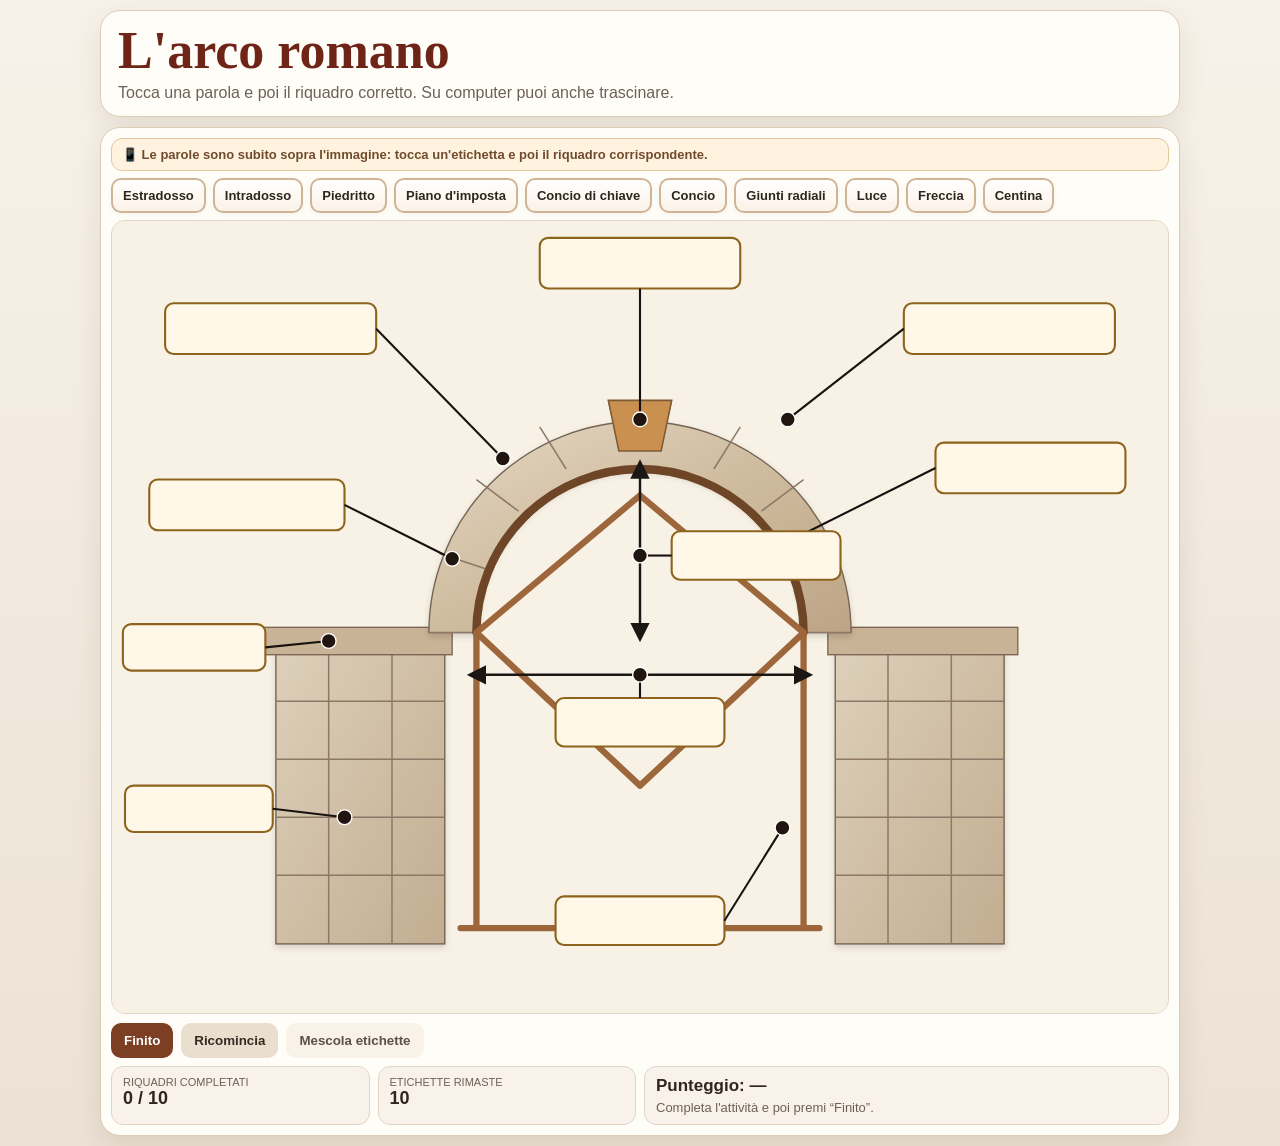
==== arco-romano/index.html @ c4cd3bac "Corregge e riallinea l'attività dell'arco romano" ====
<!doctype html>
<html lang="it">
<head>
<meta charset="utf-8">
<meta name="viewport" content="width=device-width,initial-scale=1">
<title>L'arco romano</title>
<style>
:root{--bg1:#f7f2e9;--bg2:#ece1d4;--paper:#fffdf8;--ink:#2f261f;--muted:#6d6155;--line:#dcccb8;--accent:#7c3f24;--accent2:#b87a49;--ok:#2f7d32;--bad:#b3261e;--shadow:0 10px 28px rgba(70,45,20,.10)}
*{box-sizing:border-box}body{margin:0;font-family:Arial,Helvetica,sans-serif;color:var(--ink);background:linear-gradient(180deg,var(--bg1),var(--bg2))}.app{max-width:1100px;margin:auto;padding:10px}.header{background:var(--paper);border:1px solid var(--line);border-radius:20px;box-shadow:var(--shadow);padding:14px 17px;margin-bottom:10px}.header h1{margin:0;font-family:Georgia,serif;font-size:clamp(30px,5vw,52px);color:#6e2417;line-height:1}.header p{margin:7px 0 0;color:var(--muted);font-size:clamp(13px,2vw,16px)}.card{background:var(--paper);border:1px solid var(--line);border-radius:20px;box-shadow:var(--shadow);padding:10px}.hint{margin:0 0 7px;padding:8px 10px;background:#fff3df;border:1px solid #e4c99f;border-radius:11px;color:#714b2d;font-weight:700;font-size:13px}.bank{display:flex;flex-wrap:wrap;gap:7px;margin:0 0 7px}.tag{padding:8px 10px;border-radius:10px;border:2px solid #cfb596;background:linear-gradient(#fff,#fbf2e7);font-weight:700;font-size:13px;cursor:pointer;user-select:none;box-shadow:0 2px 6px rgba(0,0,0,.04)}.tag.sel{background:#fff0dc;border-color:var(--accent2);outline:3px solid rgba(185,122,73,.18)}.tag.dragging{opacity:.4}.figure{position:relative;width:100%;aspect-ratio:4/3;border:1px solid #e1d4c3;border-radius:14px;overflow:hidden;background:#f7f1e7}.figure svg{width:100%;height:100%;display:block}.drop{position:absolute;display:flex;align-items:center;justify-content:center;text-align:center;font-weight:700;font-size:clamp(8px,1.45vw,14px);line-height:1.05;border-radius:8px;padding:2px 4px;cursor:pointer;color:#33281f}.drop.filled{background:rgba(255,251,242,.95);box-shadow:0 1px 5px rgba(0,0,0,.07)}.drop.ok{background:#dff1e1;outline:3px solid rgba(47,125,50,.23)}.controls{display:flex;flex-wrap:wrap;gap:8px;margin-top:9px}.controls button{border:0;border-radius:10px;padding:10px 13px;font-weight:700;cursor:pointer}.primary{background:var(--accent);color:#fff}.secondary{background:#eadfce;color:#332a23}.ghost{background:#f8f2e8;border:1px solid #ddccb9;color:#5d5044}.bottom{display:grid;grid-template-columns:1fr 1fr;gap:8px;margin-top:8px}.stats{display:grid;grid-template-columns:1fr 1fr;gap:8px}.stat,.feedback{background:#f8f2ea;border:1px solid #e2d5c6;border-radius:12px;padding:9px 11px}.stat small{display:block;color:var(--muted);font-size:11px;text-transform:uppercase}.stat strong{font-size:18px}.feedback strong{font-size:17px}.feedback p{margin:4px 0 0;color:var(--muted);font-size:13px}.lbl{fill:#fff8e9;stroke:#8d641d;stroke-width:2}.lead{stroke:#181310;stroke-width:2;fill:none}.dot{fill:#21160f;stroke:#fff;stroke-width:1.3}.joint{stroke:#8d7767;stroke-width:1.4}.wood{stroke:#6f4527;stroke-width:8;fill:none;stroke-linecap:round}.woodthin{stroke:#9d673b;stroke-width:6;fill:none;stroke-linecap:round}.dim{stroke:#1b1714;stroke-width:2.3;fill:none}.stone{fill:url(#stoneGrad);stroke:#756453;stroke-width:1.3}.pier{fill:url(#pierGrad);stroke:#746250;stroke-width:1.3}.impost{fill:#c9b396;stroke:#745f4c;stroke-width:1.2}
@media(max-width:700px){.app{padding:6px}.header{padding:10px 12px;margin-bottom:6px}.header p{font-size:12px}.card{padding:6px}.hint{font-size:11px;padding:6px 8px;margin-bottom:5px}.bank{gap:5px;margin-bottom:5px}.tag{font-size:11px;padding:6px 7px}.controls{gap:6px;margin-top:6px}.controls button{padding:8px 9px;font-size:12px;flex:1 1 30%}.bottom{grid-template-columns:1fr;margin-top:6px}.stats{display:none}.feedback{padding:7px 9px}.feedback strong{font-size:15px}.feedback p{font-size:12px}.figure{border-radius:10px}}
</style>
</head>
<body>
<div class="app">
<header class="header"><h1>L'arco romano</h1><p>Tocca una parola e poi il riquadro corretto. Su computer puoi anche trascinare.</p></header>
<section class="card">
<div class="hint">📱 Le parole sono subito sopra l'immagine: tocca un'etichetta e poi il riquadro corrispondente.</div>
<div class="bank" id="bank"></div>
<div class="figure">
<svg viewBox="0 0 1000 750" aria-label="Schema dell'arco romano">
<defs>
 <linearGradient id="stoneGrad" x1="0" y1="0" x2="1" y2="1"><stop offset="0" stop-color="#e4d7c3"/><stop offset=".55" stop-color="#cdb99b"/><stop offset="1" stop-color="#bda487"/></linearGradient>
 <linearGradient id="pierGrad" x1="0" y1="0" x2="1" y2="1"><stop offset="0" stop-color="#ddd0ba"/><stop offset="1" stop-color="#c2ad90"/></linearGradient>
 <filter id="shadow"><feDropShadow dx="0" dy="3" stdDeviation="3" flood-opacity=".15"/></filter>
 <marker id="arr" markerWidth="8" markerHeight="8" refX="4" refY="4" orient="auto-start-reverse"><path d="M8,4 0,0 0,8Z" fill="#1b1714"/></marker>
</defs>
<rect width="1000" height="750" fill="#f8f2e6"/>
<g filter="url(#shadow)"><rect class="pier" x="155" y="400" width="160" height="285"/><rect class="pier" x="685" y="400" width="160" height="285"/></g>
<g class="joint"><path d="M155 455h160M155 510h160M155 565h160M155 620h160"/><path d="M685 455h160M685 510h160M685 565h160M685 620h160"/><path d="M205 400v285M265 400v285M735 400v285M795 400v285"/></g>
<rect class="impost" x="142" y="385" width="180" height="26"/><rect class="impost" x="678" y="385" width="180" height="26"/>
<path class="stone" filter="url(#shadow)" d="M300 390 A200 200 0 0 1 700 390 L655 390 A155 155 0 0 0 345 390Z"/>
<g class="joint"><path d="M345 390L300 390"/><path d="M355 330L310 315"/><path d="M385 275L345 245"/><path d="M430 235L405 195"/><path d="M480 215L470 170"/><path d="M520 215L530 170"/><path d="M570 235L595 195"/><path d="M615 275L655 245"/><path d="M645 330L690 315"/><path d="M655 390L700 390"/></g>
<path d="M470 170L530 170L520 218L480 218Z" fill="#c9904f" stroke="#7d5c35" stroke-width="1.5"/>
<path class="wood" d="M345 390 A155 155 0 0 1 655 390"/><path class="woodthin" d="M345 390V670M655 390V670M345 390L500 260M655 390L500 260M345 390L500 535M655 390L500 535M330 670H670"/>
<line class="dim" x1="345" y1="430" x2="655" y2="430" marker-start="url(#arr)" marker-end="url(#arr)"/><line class="dim" x1="500" y1="390" x2="500" y2="235" marker-start="url(#arr)" marker-end="url(#arr)"/>
<rect class="lbl" x="405" y="16" width="190" height="48" rx="8"/><line class="lead" x1="500" y1="64" x2="500" y2="188"/><circle class="dot" cx="500" cy="188" r="7"/>
<rect class="lbl" x="50" y="78" width="200" height="48" rx="8"/><line class="lead" x1="250" y1="102" x2="370" y2="225"/><circle class="dot" cx="370" cy="225" r="7"/>
<rect class="lbl" x="750" y="78" width="200" height="48" rx="8"/><line class="lead" x1="750" y1="102" x2="640" y2="188"/><circle class="dot" cx="640" cy="188" r="7"/>
<rect class="lbl" x="35" y="245" width="185" height="48" rx="8"/><line class="lead" x1="220" y1="269" x2="322" y2="320"/><circle class="dot" cx="322" cy="320" r="7"/>
<rect class="lbl" x="780" y="210" width="180" height="48" rx="8"/><line class="lead" x1="780" y1="234" x2="642" y2="303"/><circle class="dot" cx="642" cy="303" r="7"/>
<rect class="lbl" x="530" y="294" width="160" height="46" rx="8"/><line class="lead" x1="530" y1="317" x2="500" y2="317"/><circle class="dot" cx="500" cy="317" r="7"/>
<rect class="lbl" x="10" y="382" width="135" height="44" rx="8"/><line class="lead" x1="145" y1="404" x2="205" y2="398"/><circle class="dot" cx="205" cy="398" r="7"/>
<rect class="lbl" x="420" y="452" width="160" height="46" rx="8"/><line class="lead" x1="500" y1="452" x2="500" y2="430"/><circle class="dot" cx="500" cy="430" r="7"/>
<rect class="lbl" x="12" y="535" width="140" height="44" rx="8"/><line class="lead" x1="152" y1="557" x2="220" y2="565"/><circle class="dot" cx="220" cy="565" r="7"/>
<rect class="lbl" x="420" y="640" width="160" height="46" rx="8"/><line class="lead" x1="580" y1="663" x2="635" y2="575"/><circle class="dot" cx="635" cy="575" r="7"/>
</svg>
<div class="drop" data-answer="Concio di chiave" style="left:40.5%;top:2.1%;width:19%;height:6.4%"></div>
<div class="drop" data-answer="Concio" style="left:5%;top:10.4%;width:20%;height:6.4%"></div>
<div class="drop" data-answer="Estradosso" style="left:75%;top:10.4%;width:20%;height:6.4%"></div>
<div class="drop" data-answer="Giunti radiali" style="left:3.5%;top:32.7%;width:18.5%;height:6.4%"></div>
<div class="drop" data-answer="Intradosso" style="left:78%;top:28%;width:18%;height:6.4%"></div>
<div class="drop" data-answer="Freccia" style="left:53%;top:39.2%;width:16%;height:6.1%"></div>
<div class="drop" data-answer="Piano d'imposta" style="left:1%;top:50.9%;width:13.5%;height:5.9%"></div>
<div class="drop" data-answer="Luce" style="left:42%;top:60.3%;width:16%;height:6.1%"></div>
<div class="drop" data-answer="Piedritto" style="left:1.2%;top:71.3%;width:14%;height:5.9%"></div>
<div class="drop" data-answer="Centina" style="left:42%;top:85.3%;width:16%;height:6.1%"></div>
</div>
<div class="controls"><button class="primary" id="finito">Finito</button><button class="secondary" id="reset">Ricomincia</button><button class="ghost" id="mix">Mescola etichette</button></div>
<div class="bottom"><div class="stats"><div class="stat"><small>Riquadri completati</small><strong id="filled">0 / 10</strong></div><div class="stat"><small>Etichette rimaste</small><strong id="remain">10</strong></div></div><div class="feedback"><strong id="score">Punteggio: —</strong><p id="msg">Completa l'attività e poi premi “Finito”.</p></div></div>
</section></div>
<script>
const labels=["Concio","Concio di chiave","Giunti radiali","Intradosso","Estradosso","Piano d'imposta","Piedritto","Luce","Freccia","Centina"];
const bank=document.getElementById('bank'),drops=[...document.querySelectorAll('.drop')],score=document.getElementById('score'),msg=document.getElementById('msg'),filled=document.getElementById('filled'),remain=document.getElementById('remain');let sel=null;
const mix=a=>[...a].sort(()=>Math.random()-.5);function counters(){filled.textContent=`${drops.filter(d=>d.dataset.p).length} / ${drops.length}`;remain.textContent=bank.querySelectorAll('.tag').length}
function tag(t){const e=document.createElement('div');e.className='tag';e.textContent=t;e.dataset.v=t;e.draggable=true;e.onclick=()=>{document.querySelectorAll('.tag').forEach(x=>x.classList.remove('sel'));if(sel===e){sel=null;return}sel=e;e.classList.add('sel')};e.ondragstart=ev=>{ev.dataTransfer.setData('text/plain',t);e.classList.add('dragging')};e.ondragend=()=>e.classList.remove('dragging');return e}
function fillBank(items=labels){bank.innerHTML='';mix(items).forEach(x=>bank.appendChild(tag(x)));counters()}function back(v){if(![...bank.querySelectorAll('.tag')].some(x=>x.dataset.v===v))bank.appendChild(tag(v));counters()}
function place(d,v){if(!v)return;if(d.dataset.p)back(d.dataset.p);drops.forEach(x=>{if(x!==d&&x.dataset.p===v){x.dataset.p='';x.textContent='';x.className='drop'}});const t=[...bank.querySelectorAll('.tag')].find(x=>x.dataset.v===v);if(t)t.remove();d.dataset.p=v;d.textContent=v;d.className='drop filled';if(sel){sel.classList.remove('sel');sel=null}counters()}
drops.forEach(d=>{d.ondragover=e=>e.preventDefault();d.ondrop=e=>{e.preventDefault();place(d,e.dataTransfer.getData('text/plain'))};d.onclick=()=>{if(sel)place(d,sel.dataset.v);else if(d.dataset.p){back(d.dataset.p);d.dataset.p='';d.textContent='';d.className='drop';counters()}}});
document.getElementById('finito').onclick=()=>{let ok=0,bad=[];drops.forEach(d=>{d.classList.remove('ok');const v=d.dataset.p||'';if(v&&v===d.dataset.answer){ok++;d.classList.add('ok')}else if(v){bad.push(v);d.dataset.p='';d.textContent='';d.className='drop'}});bad.forEach(back);counters();score.textContent=`Punteggio: ${ok} / ${drops.length}`;if(ok===drops.length){msg.textContent='PERFETTO!';msg.style.color='var(--ok)';msg.style.fontWeight='800';msg.style.fontSize='24px'}else{msg.textContent=`Corrette: ${ok}. Le risposte sbagliate sono state tolte: riprova.`;msg.style.color='var(--muted)';msg.style.fontWeight='400';msg.style.fontSize=''}};
document.getElementById('reset').onclick=()=>{drops.forEach(d=>{d.dataset.p='';d.textContent='';d.className='drop'});sel=null;fillBank();score.textContent='Punteggio: —';msg.textContent='Completa l\'attività e poi premi “Finito”.';msg.style.color='var(--muted)';msg.style.fontWeight='400';msg.style.fontSize=''};document.getElementById('mix').onclick=()=>fillBank([...bank.querySelectorAll('.tag')].map(x=>x.dataset.v));fillBank();
</script></body></html>
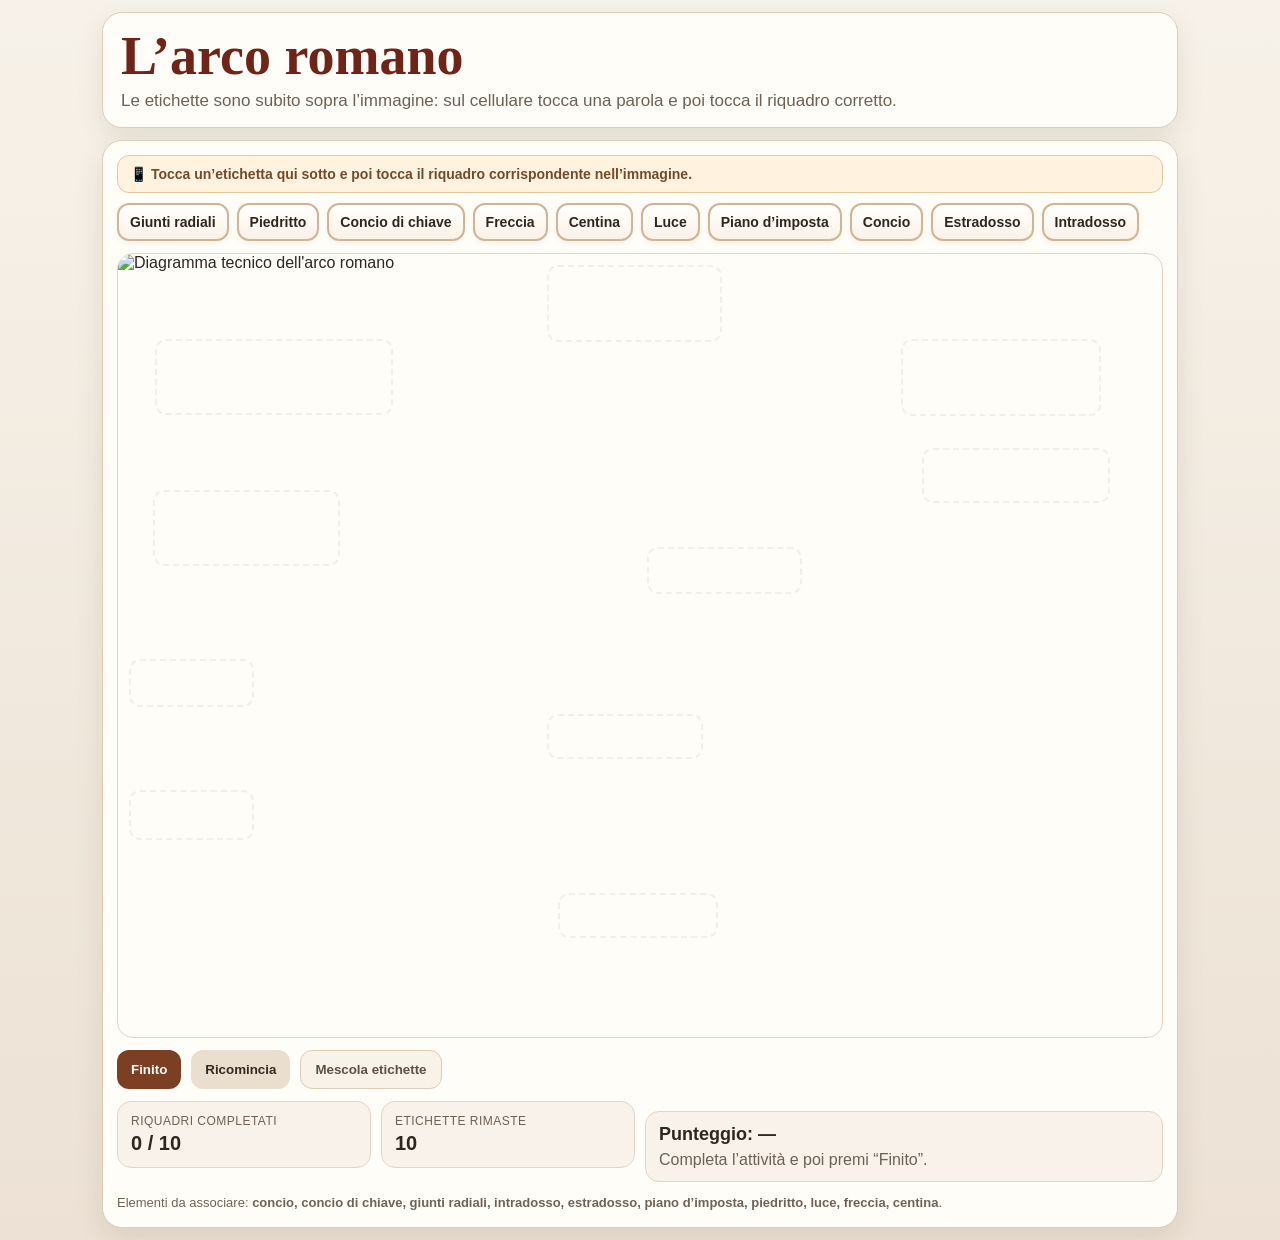
==== commit 2a14baf6: "Allinea la pagina QR alla versione compatta mobile" ====
--- a/arco-romano/index.html
+++ b/arco-romano/index.html
@@ -3,69 +3,97 @@
 <head>
 <meta charset="utf-8">
 <meta name="viewport" content="width=device-width,initial-scale=1">
-<title>L'arco romano</title>
+<title>Arco romano – app compatta</title>
 <style>
-:root{--bg1:#f7f2e9;--bg2:#ece1d4;--paper:#fffdf8;--ink:#2f261f;--muted:#6d6155;--line:#dcccb8;--accent:#7c3f24;--accent2:#b87a49;--ok:#2f7d32;--bad:#b3261e;--shadow:0 10px 28px rgba(70,45,20,.10)}
-*{box-sizing:border-box}body{margin:0;font-family:Arial,Helvetica,sans-serif;color:var(--ink);background:linear-gradient(180deg,var(--bg1),var(--bg2))}.app{max-width:1100px;margin:auto;padding:10px}.header{background:var(--paper);border:1px solid var(--line);border-radius:20px;box-shadow:var(--shadow);padding:14px 17px;margin-bottom:10px}.header h1{margin:0;font-family:Georgia,serif;font-size:clamp(30px,5vw,52px);color:#6e2417;line-height:1}.header p{margin:7px 0 0;color:var(--muted);font-size:clamp(13px,2vw,16px)}.card{background:var(--paper);border:1px solid var(--line);border-radius:20px;box-shadow:var(--shadow);padding:10px}.hint{margin:0 0 7px;padding:8px 10px;background:#fff3df;border:1px solid #e4c99f;border-radius:11px;color:#714b2d;font-weight:700;font-size:13px}.bank{display:flex;flex-wrap:wrap;gap:7px;margin:0 0 7px}.tag{padding:8px 10px;border-radius:10px;border:2px solid #cfb596;background:linear-gradient(#fff,#fbf2e7);font-weight:700;font-size:13px;cursor:pointer;user-select:none;box-shadow:0 2px 6px rgba(0,0,0,.04)}.tag.sel{background:#fff0dc;border-color:var(--accent2);outline:3px solid rgba(185,122,73,.18)}.tag.dragging{opacity:.4}.figure{position:relative;width:100%;aspect-ratio:4/3;border:1px solid #e1d4c3;border-radius:14px;overflow:hidden;background:#f7f1e7}.figure svg{width:100%;height:100%;display:block}.drop{position:absolute;display:flex;align-items:center;justify-content:center;text-align:center;font-weight:700;font-size:clamp(8px,1.45vw,14px);line-height:1.05;border-radius:8px;padding:2px 4px;cursor:pointer;color:#33281f}.drop.filled{background:rgba(255,251,242,.95);box-shadow:0 1px 5px rgba(0,0,0,.07)}.drop.ok{background:#dff1e1;outline:3px solid rgba(47,125,50,.23)}.controls{display:flex;flex-wrap:wrap;gap:8px;margin-top:9px}.controls button{border:0;border-radius:10px;padding:10px 13px;font-weight:700;cursor:pointer}.primary{background:var(--accent);color:#fff}.secondary{background:#eadfce;color:#332a23}.ghost{background:#f8f2e8;border:1px solid #ddccb9;color:#5d5044}.bottom{display:grid;grid-template-columns:1fr 1fr;gap:8px;margin-top:8px}.stats{display:grid;grid-template-columns:1fr 1fr;gap:8px}.stat,.feedback{background:#f8f2ea;border:1px solid #e2d5c6;border-radius:12px;padding:9px 11px}.stat small{display:block;color:var(--muted);font-size:11px;text-transform:uppercase}.stat strong{font-size:18px}.feedback strong{font-size:17px}.feedback p{margin:4px 0 0;color:var(--muted);font-size:13px}.lbl{fill:#fff8e9;stroke:#8d641d;stroke-width:2}.lead{stroke:#181310;stroke-width:2;fill:none}.dot{fill:#21160f;stroke:#fff;stroke-width:1.3}.joint{stroke:#8d7767;stroke-width:1.4}.wood{stroke:#6f4527;stroke-width:8;fill:none;stroke-linecap:round}.woodthin{stroke:#9d673b;stroke-width:6;fill:none;stroke-linecap:round}.dim{stroke:#1b1714;stroke-width:2.3;fill:none}.stone{fill:url(#stoneGrad);stroke:#756453;stroke-width:1.3}.pier{fill:url(#pierGrad);stroke:#746250;stroke-width:1.3}.impost{fill:#c9b396;stroke:#745f4c;stroke-width:1.2}
-@media(max-width:700px){.app{padding:6px}.header{padding:10px 12px;margin-bottom:6px}.header p{font-size:12px}.card{padding:6px}.hint{font-size:11px;padding:6px 8px;margin-bottom:5px}.bank{gap:5px;margin-bottom:5px}.tag{font-size:11px;padding:6px 7px}.controls{gap:6px;margin-top:6px}.controls button{padding:8px 9px;font-size:12px;flex:1 1 30%}.bottom{grid-template-columns:1fr;margin-top:6px}.stats{display:none}.feedback{padding:7px 9px}.feedback strong{font-size:15px}.feedback p{font-size:12px}.figure{border-radius:10px}}
+:root {
+  --bg1:#f7f2e9;
+  --bg2:#ece1d4;
+  --paper:#fffdf8;
+  --ink:#2f261f;
+  --muted:#6d6155;
+  --line:#dcccb8;
+  --accent:#7c3f24;
+  --accent2:#b87a49;
+  --ok:#2f7d32;
+  --bad:#b3261e;
+  --shadow:0 10px 28px rgba(70,45,20,.10);
+}
+* { box-sizing:border-box; }
+body { margin:0; font-family:Arial,Helvetica,sans-serif; color:var(--ink); background:linear-gradient(180deg,var(--bg1),var(--bg2)); }
+.app { max-width:1100px; margin:auto; padding:12px; }
+.header { background:var(--paper); border:1px solid var(--line); border-radius:20px; box-shadow:var(--shadow); padding:16px 18px; margin-bottom:12px; }
+.header h1 { margin:0; font-family:Georgia,"Times New Roman",serif; font-size:clamp(32px,5vw,54px); color:#6e2417; line-height:1; }
+.header p { margin:8px 0 0; color:var(--muted); font-size:clamp(14px,2vw,17px); }
+.card { background:var(--paper); border:1px solid var(--line); border-radius:20px; box-shadow:var(--shadow); padding:14px; }
+.topHint { margin:0 0 10px; padding:10px 12px; background:#fff3df; border:1px solid #e4c99f; border-radius:12px; color:#714b2d; font-weight:700; font-size:14px; }
+.bank { display:flex; flex-wrap:wrap; gap:8px; margin-bottom:12px; }
+.tag { padding:9px 11px; border-radius:12px; border:2px solid #cfb596; background:linear-gradient(180deg,#fff,#fbf2e7); font-weight:700; cursor:pointer; user-select:none; box-shadow:0 2px 6px rgba(0,0,0,.05); transition:.15s ease; font-size:14px; }
+.tag.selected { background:#fff4e6; border-color:var(--accent2); outline:3px solid rgba(184,122,73,.20); }
+.tag.dragging { opacity:.4; }
+.figureWrap { border-radius:16px; overflow:hidden; border:1px solid #e2d5c5; margin-bottom:12px; }
+.figure { position:relative; aspect-ratio:1448/1086; }
+.figure img { width:100%; height:100%; display:block; object-fit:cover; pointer-events:none; user-select:none; }
+.drop { position:absolute; display:flex; align-items:center; justify-content:center; text-align:center; padding:4px 6px; border-radius:11px; font-weight:700; font-size:clamp(9px,1.05vw,15px); line-height:1.12; color:#3a2d24; cursor:pointer; transition:.15s ease; background:transparent; }
+.drop::after { content:""; position:absolute; inset:0; border-radius:11px; border:2px dashed rgba(124,63,36,.08); pointer-events:none; }
+.drop.hover { outline:3px solid rgba(184,122,73,.26); }
+.drop.filled { background:rgba(255,250,242,.95); box-shadow:0 2px 8px rgba(0,0,0,.07); }
+.drop.correct { background:rgba(228,244,229,.96); outline:3px solid rgba(47,125,50,.22); }
+.controls { display:flex; flex-wrap:wrap; gap:10px; margin:10px 0 12px; }
+button { border:0; border-radius:12px; padding:11px 14px; font-weight:700; cursor:pointer; transition:.15s ease; }
+.primary { background:var(--accent); color:#fff; }
+.secondary { background:#eadfce; color:#332a23; }
+.ghost { background:#f8f2e8; color:#5d5044; border:1px solid #ddccb9; }
+.stats { display:grid; grid-template-columns:1fr 1fr; gap:10px; }
+.stat,.feedback { background:#f8f2ea; border:1px solid #e2d5c6; border-radius:14px; padding:12px 13px; }
+.stat .k { font-size:12px; text-transform:uppercase; color:var(--muted); letter-spacing:.04em; }
+.stat .v { margin-top:4px; font-size:20px; font-weight:700; }
+.feedback { margin-top:10px; }
+.feedback strong { font-size:18px; }
+.feedback p { margin:6px 0 0; color:var(--muted); }
+.legend { margin-top:12px; font-size:13px; color:#6f6357; line-height:1.45; }
+.toast { position:fixed; left:50%; bottom:18px; transform:translateX(-50%); background:#2e2822; color:#fff; padding:10px 14px; border-radius:999px; font-size:14px; opacity:0; pointer-events:none; transition:.2s ease; z-index:30; }
+.toast.show { opacity:1; }
+@media (min-width:900px){ .bottomGrid{display:grid;grid-template-columns:1fr 1fr;gap:10px;align-items:start;} }
+@media (max-width:700px){ .app{padding:8px}.card{padding:10px}.controls button{flex:1 1 calc(50% - 10px)}.stats{grid-template-columns:1fr} }
 </style>
 </head>
 <body>
 <div class="app">
-<header class="header"><h1>L'arco romano</h1><p>Tocca una parola e poi il riquadro corretto. Su computer puoi anche trascinare.</p></header>
+<header class="header"><h1>L’arco romano</h1><p>Le etichette sono subito sopra l’immagine: sul cellulare tocca una parola e poi tocca il riquadro corretto.</p></header>
 <section class="card">
-<div class="hint">📱 Le parole sono subito sopra l'immagine: tocca un'etichetta e poi il riquadro corrispondente.</div>
-<div class="bank" id="bank"></div>
-<div class="figure">
-<svg viewBox="0 0 1000 750" aria-label="Schema dell'arco romano">
-<defs>
- <linearGradient id="stoneGrad" x1="0" y1="0" x2="1" y2="1"><stop offset="0" stop-color="#e4d7c3"/><stop offset=".55" stop-color="#cdb99b"/><stop offset="1" stop-color="#bda487"/></linearGradient>
- <linearGradient id="pierGrad" x1="0" y1="0" x2="1" y2="1"><stop offset="0" stop-color="#ddd0ba"/><stop offset="1" stop-color="#c2ad90"/></linearGradient>
- <filter id="shadow"><feDropShadow dx="0" dy="3" stdDeviation="3" flood-opacity=".15"/></filter>
- <marker id="arr" markerWidth="8" markerHeight="8" refX="4" refY="4" orient="auto-start-reverse"><path d="M8,4 0,0 0,8Z" fill="#1b1714"/></marker>
-</defs>
-<rect width="1000" height="750" fill="#f8f2e6"/>
-<g filter="url(#shadow)"><rect class="pier" x="155" y="400" width="160" height="285"/><rect class="pier" x="685" y="400" width="160" height="285"/></g>
-<g class="joint"><path d="M155 455h160M155 510h160M155 565h160M155 620h160"/><path d="M685 455h160M685 510h160M685 565h160M685 620h160"/><path d="M205 400v285M265 400v285M735 400v285M795 400v285"/></g>
-<rect class="impost" x="142" y="385" width="180" height="26"/><rect class="impost" x="678" y="385" width="180" height="26"/>
-<path class="stone" filter="url(#shadow)" d="M300 390 A200 200 0 0 1 700 390 L655 390 A155 155 0 0 0 345 390Z"/>
-<g class="joint"><path d="M345 390L300 390"/><path d="M355 330L310 315"/><path d="M385 275L345 245"/><path d="M430 235L405 195"/><path d="M480 215L470 170"/><path d="M520 215L530 170"/><path d="M570 235L595 195"/><path d="M615 275L655 245"/><path d="M645 330L690 315"/><path d="M655 390L700 390"/></g>
-<path d="M470 170L530 170L520 218L480 218Z" fill="#c9904f" stroke="#7d5c35" stroke-width="1.5"/>
-<path class="wood" d="M345 390 A155 155 0 0 1 655 390"/><path class="woodthin" d="M345 390V670M655 390V670M345 390L500 260M655 390L500 260M345 390L500 535M655 390L500 535M330 670H670"/>
-<line class="dim" x1="345" y1="430" x2="655" y2="430" marker-start="url(#arr)" marker-end="url(#arr)"/><line class="dim" x1="500" y1="390" x2="500" y2="235" marker-start="url(#arr)" marker-end="url(#arr)"/>
-<rect class="lbl" x="405" y="16" width="190" height="48" rx="8"/><line class="lead" x1="500" y1="64" x2="500" y2="188"/><circle class="dot" cx="500" cy="188" r="7"/>
-<rect class="lbl" x="50" y="78" width="200" height="48" rx="8"/><line class="lead" x1="250" y1="102" x2="370" y2="225"/><circle class="dot" cx="370" cy="225" r="7"/>
-<rect class="lbl" x="750" y="78" width="200" height="48" rx="8"/><line class="lead" x1="750" y1="102" x2="640" y2="188"/><circle class="dot" cx="640" cy="188" r="7"/>
-<rect class="lbl" x="35" y="245" width="185" height="48" rx="8"/><line class="lead" x1="220" y1="269" x2="322" y2="320"/><circle class="dot" cx="322" cy="320" r="7"/>
-<rect class="lbl" x="780" y="210" width="180" height="48" rx="8"/><line class="lead" x1="780" y1="234" x2="642" y2="303"/><circle class="dot" cx="642" cy="303" r="7"/>
-<rect class="lbl" x="530" y="294" width="160" height="46" rx="8"/><line class="lead" x1="530" y1="317" x2="500" y2="317"/><circle class="dot" cx="500" cy="317" r="7"/>
-<rect class="lbl" x="10" y="382" width="135" height="44" rx="8"/><line class="lead" x1="145" y1="404" x2="205" y2="398"/><circle class="dot" cx="205" cy="398" r="7"/>
-<rect class="lbl" x="420" y="452" width="160" height="46" rx="8"/><line class="lead" x1="500" y1="452" x2="500" y2="430"/><circle class="dot" cx="500" cy="430" r="7"/>
-<rect class="lbl" x="12" y="535" width="140" height="44" rx="8"/><line class="lead" x1="152" y1="557" x2="220" y2="565"/><circle class="dot" cx="220" cy="565" r="7"/>
-<rect class="lbl" x="420" y="640" width="160" height="46" rx="8"/><line class="lead" x1="580" y1="663" x2="635" y2="575"/><circle class="dot" cx="635" cy="575" r="7"/>
-</svg>
-<div class="drop" data-answer="Concio di chiave" style="left:40.5%;top:2.1%;width:19%;height:6.4%"></div>
-<div class="drop" data-answer="Concio" style="left:5%;top:10.4%;width:20%;height:6.4%"></div>
-<div class="drop" data-answer="Estradosso" style="left:75%;top:10.4%;width:20%;height:6.4%"></div>
-<div class="drop" data-answer="Giunti radiali" style="left:3.5%;top:32.7%;width:18.5%;height:6.4%"></div>
-<div class="drop" data-answer="Intradosso" style="left:78%;top:28%;width:18%;height:6.4%"></div>
-<div class="drop" data-answer="Freccia" style="left:53%;top:39.2%;width:16%;height:6.1%"></div>
-<div class="drop" data-answer="Piano d'imposta" style="left:1%;top:50.9%;width:13.5%;height:5.9%"></div>
-<div class="drop" data-answer="Luce" style="left:42%;top:60.3%;width:16%;height:6.1%"></div>
-<div class="drop" data-answer="Piedritto" style="left:1.2%;top:71.3%;width:14%;height:5.9%"></div>
-<div class="drop" data-answer="Centina" style="left:42%;top:85.3%;width:16%;height:6.1%"></div>
-</div>
-<div class="controls"><button class="primary" id="finito">Finito</button><button class="secondary" id="reset">Ricomincia</button><button class="ghost" id="mix">Mescola etichette</button></div>
-<div class="bottom"><div class="stats"><div class="stat"><small>Riquadri completati</small><strong id="filled">0 / 10</strong></div><div class="stat"><small>Etichette rimaste</small><strong id="remain">10</strong></div></div><div class="feedback"><strong id="score">Punteggio: —</strong><p id="msg">Completa l'attività e poi premi “Finito”.</p></div></div>
-</section></div>
+<div class="topHint">📱 Tocca un’etichetta qui sotto e poi tocca il riquadro corrispondente nell’immagine.</div>
+<div id="bank" class="bank"></div>
+<div class="figureWrap"><div class="figure">
+<img src="[data-uri][...snip...]/9k=" alt="Diagramma tecnico dell'arco romano">
+<div class="drop" data-answer="Concio di chiave" style="left:41.1%;top:1.4%;width:16.8%;height:9.8%"></div>
+<div class="drop" data-answer="Concio" style="left:3.5%;top:10.8%;width:22.8%;height:9.7%"></div>
+<div class="drop" data-answer="Estradosso" style="left:75.0%;top:10.8%;width:19.2%;height:9.9%"></div>
+<div class="drop" data-answer="Giunti radiali" style="left:3.4%;top:30.1%;width:17.9%;height:9.7%"></div>
+<div class="drop" data-answer="Intradosso" style="left:77.0%;top:24.8%;width:18.0%;height:7.0%"></div>
+<div class="drop" data-answer="Freccia" style="left:50.7%;top:37.4%;width:14.8%;height:6.0%"></div>
+<div class="drop" data-answer="Piano d’imposta" style="left:1.1%;top:51.7%;width:11.9%;height:6.2%"></div>
+<div class="drop" data-answer="Luce" style="left:41.1%;top:58.7%;width:14.9%;height:5.8%"></div>
+<div class="drop" data-answer="Piedritto" style="left:1.1%;top:68.5%;width:11.9%;height:6.3%"></div>
+<div class="drop" data-answer="Centina" style="left:42.1%;top:81.6%;width:15.4%;height:5.8%"></div>
+</div></div>
+<div class="controls"><button id="check" class="primary">Finito</button><button id="reset" class="secondary">Ricomincia</button><button id="shuffle" class="ghost">Mescola etichette</button></div>
+<div class="bottomGrid"><div class="stats"><div class="stat"><div class="k">Riquadri completati</div><div class="v" id="filledCount">0 / 10</div></div><div class="stat"><div class="k">Etichette rimaste</div><div class="v" id="remainingCount">10</div></div></div><div class="feedback"><strong id="score">Punteggio: —</strong><p id="message">Completa l’attività e poi premi “Finito”.</p></div></div>
+<div class="legend">Elementi da associare: <strong>concio, concio di chiave, giunti radiali, intradosso, estradosso, piano d’imposta, piedritto, luce, freccia, centina</strong>.</div>
+</section></div><div class="toast" id="toast"></div>
 <script>
-const labels=["Concio","Concio di chiave","Giunti radiali","Intradosso","Estradosso","Piano d'imposta","Piedritto","Luce","Freccia","Centina"];
-const bank=document.getElementById('bank'),drops=[...document.querySelectorAll('.drop')],score=document.getElementById('score'),msg=document.getElementById('msg'),filled=document.getElementById('filled'),remain=document.getElementById('remain');let sel=null;
-const mix=a=>[...a].sort(()=>Math.random()-.5);function counters(){filled.textContent=`${drops.filter(d=>d.dataset.p).length} / ${drops.length}`;remain.textContent=bank.querySelectorAll('.tag').length}
-function tag(t){const e=document.createElement('div');e.className='tag';e.textContent=t;e.dataset.v=t;e.draggable=true;e.onclick=()=>{document.querySelectorAll('.tag').forEach(x=>x.classList.remove('sel'));if(sel===e){sel=null;return}sel=e;e.classList.add('sel')};e.ondragstart=ev=>{ev.dataTransfer.setData('text/plain',t);e.classList.add('dragging')};e.ondragend=()=>e.classList.remove('dragging');return e}
-function fillBank(items=labels){bank.innerHTML='';mix(items).forEach(x=>bank.appendChild(tag(x)));counters()}function back(v){if(![...bank.querySelectorAll('.tag')].some(x=>x.dataset.v===v))bank.appendChild(tag(v));counters()}
-function place(d,v){if(!v)return;if(d.dataset.p)back(d.dataset.p);drops.forEach(x=>{if(x!==d&&x.dataset.p===v){x.dataset.p='';x.textContent='';x.className='drop'}});const t=[...bank.querySelectorAll('.tag')].find(x=>x.dataset.v===v);if(t)t.remove();d.dataset.p=v;d.textContent=v;d.className='drop filled';if(sel){sel.classList.remove('sel');sel=null}counters()}
-drops.forEach(d=>{d.ondragover=e=>e.preventDefault();d.ondrop=e=>{e.preventDefault();place(d,e.dataTransfer.getData('text/plain'))};d.onclick=()=>{if(sel)place(d,sel.dataset.v);else if(d.dataset.p){back(d.dataset.p);d.dataset.p='';d.textContent='';d.className='drop';counters()}}});
-document.getElementById('finito').onclick=()=>{let ok=0,bad=[];drops.forEach(d=>{d.classList.remove('ok');const v=d.dataset.p||'';if(v&&v===d.dataset.answer){ok++;d.classList.add('ok')}else if(v){bad.push(v);d.dataset.p='';d.textContent='';d.className='drop'}});bad.forEach(back);counters();score.textContent=`Punteggio: ${ok} / ${drops.length}`;if(ok===drops.length){msg.textContent='PERFETTO!';msg.style.color='var(--ok)';msg.style.fontWeight='800';msg.style.fontSize='24px'}else{msg.textContent=`Corrette: ${ok}. Le risposte sbagliate sono state tolte: riprova.`;msg.style.color='var(--muted)';msg.style.fontWeight='400';msg.style.fontSize=''}};
-document.getElementById('reset').onclick=()=>{drops.forEach(d=>{d.dataset.p='';d.textContent='';d.className='drop'});sel=null;fillBank();score.textContent='Punteggio: —';msg.textContent='Completa l\'attività e poi premi “Finito”.';msg.style.color='var(--muted)';msg.style.fontWeight='400';msg.style.fontSize=''};document.getElementById('mix').onclick=()=>fillBank([...bank.querySelectorAll('.tag')].map(x=>x.dataset.v));fillBank();
+const labels=["Concio","Concio di chiave","Giunti radiali","Intradosso","Estradosso","Piano d’imposta","Piedritto","Luce","Freccia","Centina"];
+const bank=document.getElementById("bank"),drops=[...document.querySelectorAll(".drop")],scoreEl=document.getElementById("score"),messageEl=document.getElementById("message"),filledCountEl=document.getElementById("filledCount"),remainingCountEl=document.getElementById("remainingCount"),toast=document.getElementById("toast");let selected=null;
+function showToast(text){toast.textContent=text;toast.classList.add("show");clearTimeout(showToast._t);showToast._t=setTimeout(()=>toast.classList.remove("show"),1300)}
+function shuffle(arr){return [...arr].sort(()=>Math.random()-.5)}
+function updateCounters(){const filled=drops.filter(d=>d.dataset.placed).length;const remaining=bank.querySelectorAll(".tag").length;filledCountEl.textContent=`${filled} / ${drops.length}`;remainingCountEl.textContent=`${remaining}`}
+function createTag(text){const el=document.createElement("div");el.className="tag";el.textContent=text;el.dataset.value=text;el.draggable=true;el.addEventListener("dragstart",e=>{e.dataTransfer.setData("text/plain",text);el.classList.add("dragging")});el.addEventListener("dragend",()=>el.classList.remove("dragging"));el.addEventListener("click",()=>{document.querySelectorAll(".tag").forEach(t=>t.classList.remove("selected"));if(selected===el){selected=null;return}selected=el;el.classList.add("selected");showToast("Ora tocca un riquadro")});return el}
+function fillBank(items=labels){bank.innerHTML="";shuffle(items).forEach(item=>bank.appendChild(createTag(item)));updateCounters()}
+function returnToBank(value){const alreadyInBank=[...bank.querySelectorAll(".tag")].some(tag=>tag.dataset.value===value);if(!alreadyInBank)bank.appendChild(createTag(value));updateCounters()}
+function clearDrop(drop,restore=true){const prev=drop.dataset.placed||"";if(prev&&restore)returnToBank(prev);drop.dataset.placed="";drop.textContent="";drop.classList.remove("filled","correct","hover")}
+function removeLabelFromOtherDrop(value,exceptDrop=null){drops.forEach(d=>{if(d!==exceptDrop&&d.dataset.placed===value){d.dataset.placed="";d.textContent="";d.classList.remove("filled","correct","hover")}})}
+function place(drop,value){if(!value)return;removeLabelFromOtherDrop(value,drop);if(drop.dataset.placed)returnToBank(drop.dataset.placed);const candidate=[...bank.querySelectorAll(".tag")].find(tag=>tag.dataset.value===value);if(candidate)candidate.remove();drop.dataset.placed=value;drop.textContent=value;drop.classList.add("filled");drop.classList.remove("correct");if(selected){selected.classList.remove("selected");selected=null}messageEl.style.color="var(--muted)";messageEl.style.fontWeight="400";messageEl.style.fontSize="";updateCounters()}
+drops.forEach(drop=>{drop.addEventListener("dragover",e=>e.preventDefault());drop.addEventListener("dragenter",()=>drop.classList.add("hover"));drop.addEventListener("dragleave",()=>drop.classList.remove("hover"));drop.addEventListener("drop",e=>{e.preventDefault();drop.classList.remove("hover");place(drop,e.dataTransfer.getData("text/plain"))});drop.addEventListener("click",()=>{if(selected)place(drop,selected.dataset.value);else if(drop.dataset.placed){clearDrop(drop,true);updateCounters()}})});
+document.getElementById("check").addEventListener("click",()=>{let correct=0;const wrongValues=[];drops.forEach(drop=>{drop.classList.remove("correct");const placed=drop.dataset.placed||"";if(placed&&placed===drop.dataset.answer){correct++;drop.classList.add("correct")}else if(placed){wrongValues.push(placed);drop.dataset.placed="";drop.textContent="";drop.classList.remove("filled","hover")}});wrongValues.forEach(value=>{const alreadyInBank=[...bank.querySelectorAll(".tag")].some(tag=>tag.dataset.value===value);const alreadyPlaced=drops.some(drop=>drop.dataset.placed===value);if(!alreadyInBank&&!alreadyPlaced)bank.appendChild(createTag(value))});updateCounters();scoreEl.textContent=`Punteggio: ${correct} / ${drops.length}`;if(correct===drops.length){messageEl.textContent="PERFETTO!";messageEl.style.color="var(--ok)";messageEl.style.fontWeight="800";messageEl.style.fontSize="26px"}else{messageEl.textContent=`Corrette: ${correct}. Le risposte sbagliate sono state tolte: riprova.`;messageEl.style.color="var(--muted)";messageEl.style.fontWeight="400";messageEl.style.fontSize=""}});
+document.getElementById("reset").addEventListener("click",()=>{drops.forEach(drop=>{drop.dataset.placed="";drop.textContent="";drop.classList.remove("filled","correct","hover")});selected=null;fillBank();scoreEl.textContent="Punteggio: —";messageEl.textContent="Completa l’attività e poi premi “Finito”.";messageEl.style.color="var(--muted)";messageEl.style.fontWeight="400";messageEl.style.fontSize=""});
+document.getElementById("shuffle").addEventListener("click",()=>{const current=[...bank.querySelectorAll(".tag")].map(t=>t.dataset.value);fillBank(current)});fillBank();
 </script></body></html>
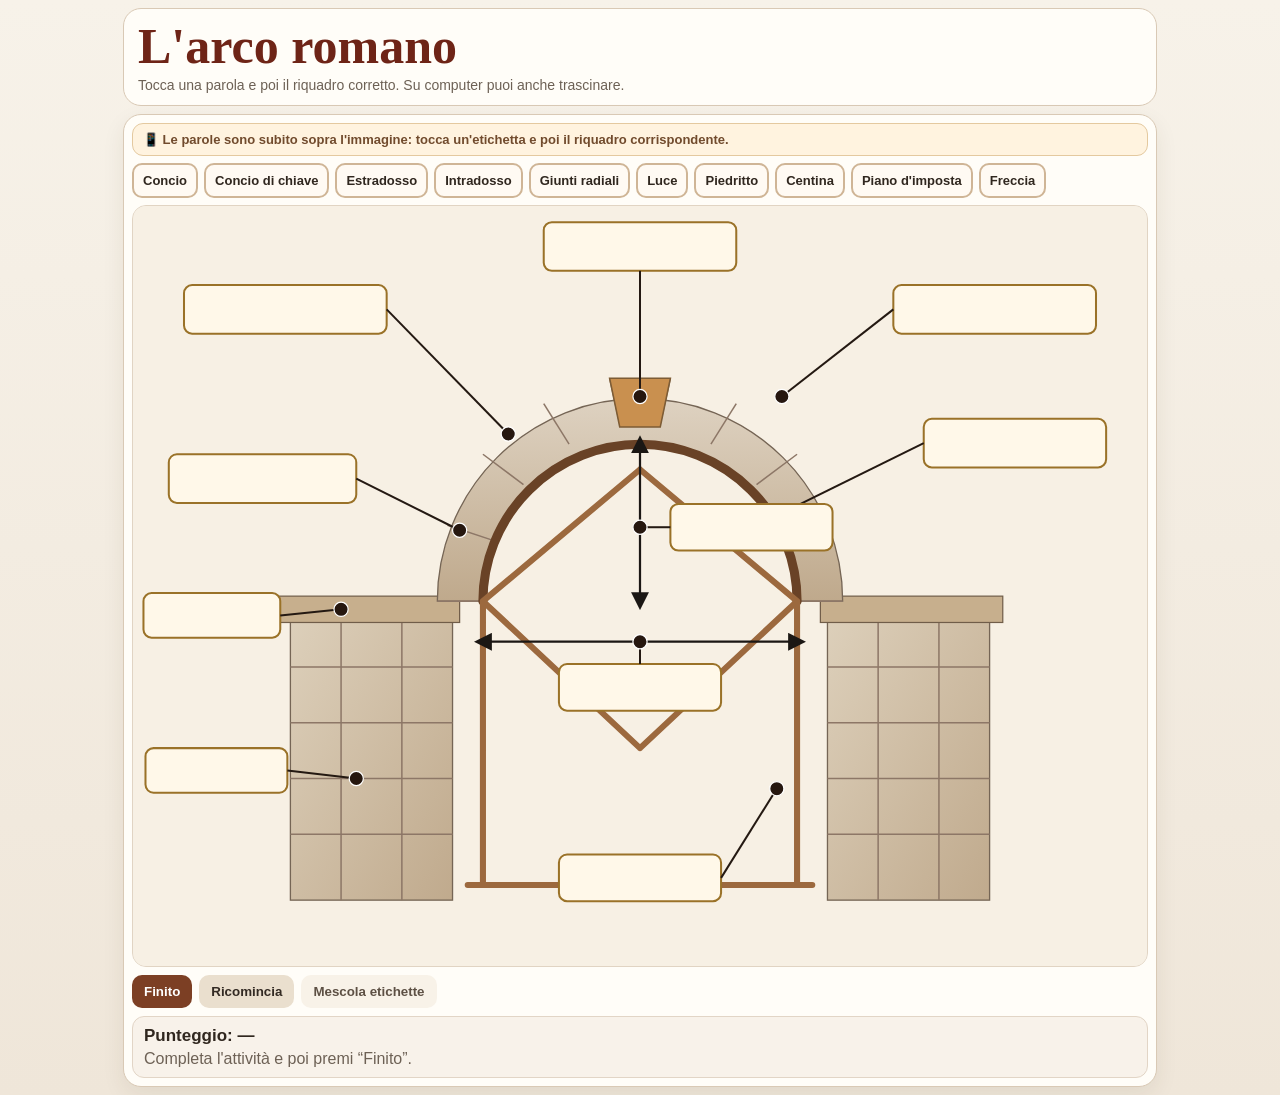
==== commit 80334afa: "Corregge la pagina QR dell'attività arco romano" ====
--- a/arco-romano/index.html
+++ b/arco-romano/index.html
@@ -3,97 +3,16 @@
 <head>
 <meta charset="utf-8">
 <meta name="viewport" content="width=device-width,initial-scale=1">
-<title>Arco romano – app compatta</title>
+<title>L'arco romano</title>
 <style>
-:root {
-  --bg1:#f7f2e9;
-  --bg2:#ece1d4;
-  --paper:#fffdf8;
-  --ink:#2f261f;
-  --muted:#6d6155;
-  --line:#dcccb8;
-  --accent:#7c3f24;
-  --accent2:#b87a49;
-  --ok:#2f7d32;
-  --bad:#b3261e;
-  --shadow:0 10px 28px rgba(70,45,20,.10);
-}
-* { box-sizing:border-box; }
-body { margin:0; font-family:Arial,Helvetica,sans-serif; color:var(--ink); background:linear-gradient(180deg,var(--bg1),var(--bg2)); }
-.app { max-width:1100px; margin:auto; padding:12px; }
-.header { background:var(--paper); border:1px solid var(--line); border-radius:20px; box-shadow:var(--shadow); padding:16px 18px; margin-bottom:12px; }
-.header h1 { margin:0; font-family:Georgia,"Times New Roman",serif; font-size:clamp(32px,5vw,54px); color:#6e2417; line-height:1; }
-.header p { margin:8px 0 0; color:var(--muted); font-size:clamp(14px,2vw,17px); }
-.card { background:var(--paper); border:1px solid var(--line); border-radius:20px; box-shadow:var(--shadow); padding:14px; }
-.topHint { margin:0 0 10px; padding:10px 12px; background:#fff3df; border:1px solid #e4c99f; border-radius:12px; color:#714b2d; font-weight:700; font-size:14px; }
-.bank { display:flex; flex-wrap:wrap; gap:8px; margin-bottom:12px; }
-.tag { padding:9px 11px; border-radius:12px; border:2px solid #cfb596; background:linear-gradient(180deg,#fff,#fbf2e7); font-weight:700; cursor:pointer; user-select:none; box-shadow:0 2px 6px rgba(0,0,0,.05); transition:.15s ease; font-size:14px; }
-.tag.selected { background:#fff4e6; border-color:var(--accent2); outline:3px solid rgba(184,122,73,.20); }
-.tag.dragging { opacity:.4; }
-.figureWrap { border-radius:16px; overflow:hidden; border:1px solid #e2d5c5; margin-bottom:12px; }
-.figure { position:relative; aspect-ratio:1448/1086; }
-.figure img { width:100%; height:100%; display:block; object-fit:cover; pointer-events:none; user-select:none; }
-.drop { position:absolute; display:flex; align-items:center; justify-content:center; text-align:center; padding:4px 6px; border-radius:11px; font-weight:700; font-size:clamp(9px,1.05vw,15px); line-height:1.12; color:#3a2d24; cursor:pointer; transition:.15s ease; background:transparent; }
-.drop::after { content:""; position:absolute; inset:0; border-radius:11px; border:2px dashed rgba(124,63,36,.08); pointer-events:none; }
-.drop.hover { outline:3px solid rgba(184,122,73,.26); }
-.drop.filled { background:rgba(255,250,242,.95); box-shadow:0 2px 8px rgba(0,0,0,.07); }
-.drop.correct { background:rgba(228,244,229,.96); outline:3px solid rgba(47,125,50,.22); }
-.controls { display:flex; flex-wrap:wrap; gap:10px; margin:10px 0 12px; }
-button { border:0; border-radius:12px; padding:11px 14px; font-weight:700; cursor:pointer; transition:.15s ease; }
-.primary { background:var(--accent); color:#fff; }
-.secondary { background:#eadfce; color:#332a23; }
-.ghost { background:#f8f2e8; color:#5d5044; border:1px solid #ddccb9; }
-.stats { display:grid; grid-template-columns:1fr 1fr; gap:10px; }
-.stat,.feedback { background:#f8f2ea; border:1px solid #e2d5c6; border-radius:14px; padding:12px 13px; }
-.stat .k { font-size:12px; text-transform:uppercase; color:var(--muted); letter-spacing:.04em; }
-.stat .v { margin-top:4px; font-size:20px; font-weight:700; }
-.feedback { margin-top:10px; }
-.feedback strong { font-size:18px; }
-.feedback p { margin:6px 0 0; color:var(--muted); }
-.legend { margin-top:12px; font-size:13px; color:#6f6357; line-height:1.45; }
-.toast { position:fixed; left:50%; bottom:18px; transform:translateX(-50%); background:#2e2822; color:#fff; padding:10px 14px; border-radius:999px; font-size:14px; opacity:0; pointer-events:none; transition:.2s ease; z-index:30; }
-.toast.show { opacity:1; }
-@media (min-width:900px){ .bottomGrid{display:grid;grid-template-columns:1fr 1fr;gap:10px;align-items:start;} }
-@media (max-width:700px){ .app{padding:8px}.card{padding:10px}.controls button{flex:1 1 calc(50% - 10px)}.stats{grid-template-columns:1fr} }
+:root{--paper:#fffdf8;--bg:#efe6d9;--ink:#30271f;--muted:#6d6155;--line:#d9c9b5;--accent:#7c3f24;--accent2:#b97a49;--ok:#2f7d32}
+*{box-sizing:border-box}body{margin:0;font-family:Arial,Helvetica,sans-serif;color:var(--ink);background:linear-gradient(#f7f2e9,var(--bg))}.app{max-width:1050px;margin:auto;padding:8px}.head{background:var(--paper);border:1px solid var(--line);border-radius:18px;padding:12px 14px;margin-bottom:8px}.head h1{margin:0;font:700 clamp(30px,6vw,50px)/1 Georgia,serif;color:#6e2417}.head p{margin:6px 0 0;color:var(--muted);font-size:14px}.card{background:var(--paper);border:1px solid var(--line);border-radius:18px;padding:8px;box-shadow:0 8px 22px rgba(70,45,20,.08)}.hint{margin:0 0 7px;padding:8px 10px;background:#fff3df;border:1px solid #e4c99f;border-radius:11px;color:#714b2d;font-weight:700;font-size:13px}.bank{display:flex;flex-wrap:wrap;gap:6px;margin-bottom:7px}.tag{padding:8px 9px;border-radius:10px;border:2px solid #cfb596;background:#fffaf3;font-weight:700;font-size:13px;cursor:pointer;user-select:none}.tag.sel{background:#fff0dc;border-color:var(--accent2);outline:3px solid rgba(185,122,73,.18)}.wrap{position:relative;width:100%;aspect-ratio:4/3;border:1px solid #e1d4c3;border-radius:14px;overflow:hidden;background:#f5efe5}.drop{position:absolute;display:flex;align-items:center;justify-content:center;text-align:center;font-weight:700;font-size:clamp(8px,1.6vw,14px);line-height:1.05;border-radius:8px;padding:2px 4px;cursor:pointer}.drop.filled{background:rgba(255,251,242,.96)}.drop.ok{background:#dff1e1;outline:3px solid rgba(47,125,50,.23)}.controls{display:flex;flex-wrap:wrap;gap:7px;margin-top:8px}.controls button{border:0;border-radius:10px;padding:9px 12px;font-weight:700;cursor:pointer}.primary{background:var(--accent);color:#fff}.secondary{background:#eadfce;color:#332a23}.ghost{background:#f8f2e8;border:1px solid #ddccb9;color:#5d5044}.feedback{margin-top:8px;background:#f8f2ea;border:1px solid #e2d5c6;border-radius:12px;padding:9px 11px}.feedback strong{font-size:17px}.feedback p{margin:4px 0 0;color:var(--muted)}svg{width:100%;height:100%;display:block}.lbl{fill:#fff8e9;stroke:#9a7228;stroke-width:2}.lead{stroke:#241912;stroke-width:2;fill:none}.dot{fill:#26170f;stroke:#fff;stroke-width:1.2}.stone{fill:url(#stoneGrad);stroke:#756555;stroke-width:1.3}.joint{stroke:#8d7767;stroke-width:1.5}.pier{fill:url(#pierGrad);stroke:#756555;stroke-width:1.3}.impost{fill:#c7af8d;stroke:#705d49;stroke-width:1.2}.wood{stroke:#694226;stroke-width:9;fill:none;stroke-linecap:round}.wood2{stroke:#9c693e;stroke-width:6;fill:none;stroke-linecap:round}.dim{stroke:#1b1714;stroke-width:2.2;fill:none}@media(max-width:600px){.app{padding:5px}.head{padding:10px 11px;margin-bottom:6px}.card{padding:6px}.tag{font-size:12px;padding:7px 8px}.hint{font-size:12px;padding:7px 8px}.controls button{flex:1 1 calc(50% - 7px);padding:9px 10px}.feedback{font-size:13px}}
 </style>
 </head>
 <body>
-<div class="app">
-<header class="header"><h1>L’arco romano</h1><p>Le etichette sono subito sopra l’immagine: sul cellulare tocca una parola e poi tocca il riquadro corretto.</p></header>
-<section class="card">
-<div class="topHint">📱 Tocca un’etichetta qui sotto e poi tocca il riquadro corrispondente nell’immagine.</div>
-<div id="bank" class="bank"></div>
-<div class="figureWrap"><div class="figure">
-<img src="[data-uri][...snip...]/9k=" alt="Diagramma tecnico dell'arco romano">
-<div class="drop" data-answer="Concio di chiave" style="left:41.1%;top:1.4%;width:16.8%;height:9.8%"></div>
-<div class="drop" data-answer="Concio" style="left:3.5%;top:10.8%;width:22.8%;height:9.7%"></div>
-<div class="drop" data-answer="Estradosso" style="left:75.0%;top:10.8%;width:19.2%;height:9.9%"></div>
-<div class="drop" data-answer="Giunti radiali" style="left:3.4%;top:30.1%;width:17.9%;height:9.7%"></div>
-<div class="drop" data-answer="Intradosso" style="left:77.0%;top:24.8%;width:18.0%;height:7.0%"></div>
-<div class="drop" data-answer="Freccia" style="left:50.7%;top:37.4%;width:14.8%;height:6.0%"></div>
-<div class="drop" data-answer="Piano d’imposta" style="left:1.1%;top:51.7%;width:11.9%;height:6.2%"></div>
-<div class="drop" data-answer="Luce" style="left:41.1%;top:58.7%;width:14.9%;height:5.8%"></div>
-<div class="drop" data-answer="Piedritto" style="left:1.1%;top:68.5%;width:11.9%;height:6.3%"></div>
-<div class="drop" data-answer="Centina" style="left:42.1%;top:81.6%;width:15.4%;height:5.8%"></div>
-</div></div>
-<div class="controls"><button id="check" class="primary">Finito</button><button id="reset" class="secondary">Ricomincia</button><button id="shuffle" class="ghost">Mescola etichette</button></div>
-<div class="bottomGrid"><div class="stats"><div class="stat"><div class="k">Riquadri completati</div><div class="v" id="filledCount">0 / 10</div></div><div class="stat"><div class="k">Etichette rimaste</div><div class="v" id="remainingCount">10</div></div></div><div class="feedback"><strong id="score">Punteggio: —</strong><p id="message">Completa l’attività e poi premi “Finito”.</p></div></div>
-<div class="legend">Elementi da associare: <strong>concio, concio di chiave, giunti radiali, intradosso, estradosso, piano d’imposta, piedritto, luce, freccia, centina</strong>.</div>
-</section></div><div class="toast" id="toast"></div>
+<div class="app"><section class="head"><h1>L'arco romano</h1><p>Tocca una parola e poi il riquadro corretto. Su computer puoi anche trascinare.</p></section><section class="card"><div class="hint">📱 Le parole sono subito sopra l'immagine: tocca un'etichetta e poi il riquadro corrispondente.</div><div class="bank" id="bank"></div><div class="wrap">
+<svg viewBox="0 0 1000 750" aria-label="Schema dell'arco romano"><defs><linearGradient id="stoneGrad" x1="0" y1="0" x2="0" y2="1"><stop offset="0" stop-color="#ded2c1"/><stop offset="1" stop-color="#bfa98c"/></linearGradient><linearGradient id="pierGrad" x1="0" y1="0" x2="1" y2="1"><stop offset="0" stop-color="#ddd0bb"/><stop offset="1" stop-color="#c0aa8d"/></linearGradient><marker id="arr" markerWidth="8" markerHeight="8" refX="4" refY="4" orient="auto-start-reverse"><path d="M8,4 0,0 0,8Z" fill="#1b1714"/></marker></defs><rect width="1000" height="750" fill="#f7f0e4"/><rect class="pier" x="155" y="400" width="160" height="285"/><rect class="pier" x="685" y="400" width="160" height="285"/><g class="joint"><path d="M155 455h160M155 510h160M155 565h160M155 620h160"/><path d="M685 455h160M685 510h160M685 565h160M685 620h160"/><path d="M205 400v285M265 400v285M735 400v285M795 400v285"/></g><rect class="impost" x="142" y="385" width="180" height="26"/><rect class="impost" x="678" y="385" width="180" height="26"/><path class="stone" d="M300 390 A200 200 0 0 1 700 390 L655 390 A155 155 0 0 0 345 390Z"/><g class="joint"><path d="M345 390L300 390"/><path d="M355 330L310 315"/><path d="M385 275L345 245"/><path d="M430 235L405 195"/><path d="M480 215L470 170"/><path d="M520 215L530 170"/><path d="M570 235L595 195"/><path d="M615 275L655 245"/><path d="M645 330L690 315"/><path d="M655 390L700 390"/></g><path d="M470 170L530 170L520 218L480 218Z" fill="#c9904f" stroke="#7d5c35" stroke-width="1.5"/><path class="wood" d="M345 390 A155 155 0 0 1 655 390"/><path class="wood2" d="M345 390V670M655 390V670M345 390L500 260M655 390L500 260M345 390L500 535M655 390L500 535M330 670H670"/><line class="dim" x1="345" y1="430" x2="655" y2="430" marker-start="url(#arr)" marker-end="url(#arr)"/><line class="dim" x1="500" y1="390" x2="500" y2="235" marker-start="url(#arr)" marker-end="url(#arr)"/><rect class="lbl" x="405" y="16" width="190" height="48" rx="8"/><line class="lead" x1="500" y1="64" x2="500" y2="188"/><circle class="dot" cx="500" cy="188" r="7"/><rect class="lbl" x="50" y="78" width="200" height="48" rx="8"/><line class="lead" x1="250" y1="102" x2="370" y2="225"/><circle class="dot" cx="370" cy="225" r="7"/><rect class="lbl" x="750" y="78" width="200" height="48" rx="8"/><line class="lead" x1="750" y1="102" x2="640" y2="188"/><circle class="dot" cx="640" cy="188" r="7"/><rect class="lbl" x="35" y="245" width="185" height="48" rx="8"/><line class="lead" x1="220" y1="269" x2="322" y2="320"/><circle class="dot" cx="322" cy="320" r="7"/><rect class="lbl" x="780" y="210" width="180" height="48" rx="8"/><line class="lead" x1="780" y1="234" x2="632" y2="307"/><circle class="dot" cx="632" cy="307" r="7"/><rect class="lbl" x="530" y="294" width="160" height="46" rx="8"/><line class="lead" x1="530" y1="317" x2="500" y2="317"/><circle class="dot" cx="500" cy="317" r="7"/><rect class="lbl" x="10" y="382" width="135" height="44" rx="8"/><line class="lead" x1="145" y1="404" x2="205" y2="398"/><circle class="dot" cx="205" cy="398" r="7"/><rect class="lbl" x="420" y="452" width="160" height="46" rx="8"/><line class="lead" x1="500" y1="452" x2="500" y2="430"/><circle class="dot" cx="500" cy="430" r="7"/><rect class="lbl" x="12" y="535" width="140" height="44" rx="8"/><line class="lead" x1="152" y1="557" x2="220" y2="565"/><circle class="dot" cx="220" cy="565" r="7"/><rect class="lbl" x="420" y="640" width="160" height="46" rx="8"/><line class="lead" x1="580" y1="663" x2="635" y2="575"/><circle class="dot" cx="635" cy="575" r="7"/></svg>
+<div class="drop" data-answer="Concio di chiave" style="left:40.5%;top:2.1%;width:19%;height:6.4%"></div><div class="drop" data-answer="Concio" style="left:5%;top:10.4%;width:20%;height:6.4%"></div><div class="drop" data-answer="Estradosso" style="left:75%;top:10.4%;width:20%;height:6.4%"></div><div class="drop" data-answer="Giunti radiali" style="left:3.5%;top:32.7%;width:18.5%;height:6.4%"></div><div class="drop" data-answer="Intradosso" style="left:78%;top:28%;width:18%;height:6.4%"></div><div class="drop" data-answer="Freccia" style="left:53%;top:39.2%;width:16%;height:6.1%"></div><div class="drop" data-answer="Piano d'imposta" style="left:1%;top:50.9%;width:13.5%;height:5.9%"></div><div class="drop" data-answer="Luce" style="left:42%;top:60.3%;width:16%;height:6.1%"></div><div class="drop" data-answer="Piedritto" style="left:1.2%;top:71.3%;width:14%;height:5.9%"></div><div class="drop" data-answer="Centina" style="left:42%;top:85.3%;width:16%;height:6.1%"></div></div><div class="controls"><button class="primary" id="finito">Finito</button><button class="secondary" id="reset">Ricomincia</button><button class="ghost" id="mix">Mescola etichette</button></div><div class="feedback"><strong id="score">Punteggio: —</strong><p id="msg">Completa l'attività e poi premi “Finito”.</p></div></section></div>
 <script>
-const labels=["Concio","Concio di chiave","Giunti radiali","Intradosso","Estradosso","Piano d’imposta","Piedritto","Luce","Freccia","Centina"];
-const bank=document.getElementById("bank"),drops=[...document.querySelectorAll(".drop")],scoreEl=document.getElementById("score"),messageEl=document.getElementById("message"),filledCountEl=document.getElementById("filledCount"),remainingCountEl=document.getElementById("remainingCount"),toast=document.getElementById("toast");let selected=null;
-function showToast(text){toast.textContent=text;toast.classList.add("show");clearTimeout(showToast._t);showToast._t=setTimeout(()=>toast.classList.remove("show"),1300)}
-function shuffle(arr){return [...arr].sort(()=>Math.random()-.5)}
-function updateCounters(){const filled=drops.filter(d=>d.dataset.placed).length;const remaining=bank.querySelectorAll(".tag").length;filledCountEl.textContent=`${filled} / ${drops.length}`;remainingCountEl.textContent=`${remaining}`}
-function createTag(text){const el=document.createElement("div");el.className="tag";el.textContent=text;el.dataset.value=text;el.draggable=true;el.addEventListener("dragstart",e=>{e.dataTransfer.setData("text/plain",text);el.classList.add("dragging")});el.addEventListener("dragend",()=>el.classList.remove("dragging"));el.addEventListener("click",()=>{document.querySelectorAll(".tag").forEach(t=>t.classList.remove("selected"));if(selected===el){selected=null;return}selected=el;el.classList.add("selected");showToast("Ora tocca un riquadro")});return el}
-function fillBank(items=labels){bank.innerHTML="";shuffle(items).forEach(item=>bank.appendChild(createTag(item)));updateCounters()}
-function returnToBank(value){const alreadyInBank=[...bank.querySelectorAll(".tag")].some(tag=>tag.dataset.value===value);if(!alreadyInBank)bank.appendChild(createTag(value));updateCounters()}
-function clearDrop(drop,restore=true){const prev=drop.dataset.placed||"";if(prev&&restore)returnToBank(prev);drop.dataset.placed="";drop.textContent="";drop.classList.remove("filled","correct","hover")}
-function removeLabelFromOtherDrop(value,exceptDrop=null){drops.forEach(d=>{if(d!==exceptDrop&&d.dataset.placed===value){d.dataset.placed="";d.textContent="";d.classList.remove("filled","correct","hover")}})}
-function place(drop,value){if(!value)return;removeLabelFromOtherDrop(value,drop);if(drop.dataset.placed)returnToBank(drop.dataset.placed);const candidate=[...bank.querySelectorAll(".tag")].find(tag=>tag.dataset.value===value);if(candidate)candidate.remove();drop.dataset.placed=value;drop.textContent=value;drop.classList.add("filled");drop.classList.remove("correct");if(selected){selected.classList.remove("selected");selected=null}messageEl.style.color="var(--muted)";messageEl.style.fontWeight="400";messageEl.style.fontSize="";updateCounters()}
-drops.forEach(drop=>{drop.addEventListener("dragover",e=>e.preventDefault());drop.addEventListener("dragenter",()=>drop.classList.add("hover"));drop.addEventListener("dragleave",()=>drop.classList.remove("hover"));drop.addEventListener("drop",e=>{e.preventDefault();drop.classList.remove("hover");place(drop,e.dataTransfer.getData("text/plain"))});drop.addEventListener("click",()=>{if(selected)place(drop,selected.dataset.value);else if(drop.dataset.placed){clearDrop(drop,true);updateCounters()}})});
-document.getElementById("check").addEventListener("click",()=>{let correct=0;const wrongValues=[];drops.forEach(drop=>{drop.classList.remove("correct");const placed=drop.dataset.placed||"";if(placed&&placed===drop.dataset.answer){correct++;drop.classList.add("correct")}else if(placed){wrongValues.push(placed);drop.dataset.placed="";drop.textContent="";drop.classList.remove("filled","hover")}});wrongValues.forEach(value=>{const alreadyInBank=[...bank.querySelectorAll(".tag")].some(tag=>tag.dataset.value===value);const alreadyPlaced=drops.some(drop=>drop.dataset.placed===value);if(!alreadyInBank&&!alreadyPlaced)bank.appendChild(createTag(value))});updateCounters();scoreEl.textContent=`Punteggio: ${correct} / ${drops.length}`;if(correct===drops.length){messageEl.textContent="PERFETTO!";messageEl.style.color="var(--ok)";messageEl.style.fontWeight="800";messageEl.style.fontSize="26px"}else{messageEl.textContent=`Corrette: ${correct}. Le risposte sbagliate sono state tolte: riprova.`;messageEl.style.color="var(--muted)";messageEl.style.fontWeight="400";messageEl.style.fontSize=""}});
-document.getElementById("reset").addEventListener("click",()=>{drops.forEach(drop=>{drop.dataset.placed="";drop.textContent="";drop.classList.remove("filled","correct","hover")});selected=null;fillBank();scoreEl.textContent="Punteggio: —";messageEl.textContent="Completa l’attività e poi premi “Finito”.";messageEl.style.color="var(--muted)";messageEl.style.fontWeight="400";messageEl.style.fontSize=""});
-document.getElementById("shuffle").addEventListener("click",()=>{const current=[...bank.querySelectorAll(".tag")].map(t=>t.dataset.value);fillBank(current)});fillBank();
+const labels=["Concio","Concio di chiave","Giunti radiali","Intradosso","Estradosso","Piano d'imposta","Piedritto","Luce","Freccia","Centina"];const bank=document.getElementById('bank'),drops=[...document.querySelectorAll('.drop')],score=document.getElementById('score'),msg=document.getElementById('msg');let sel=null;const mix=a=>[...a].sort(()=>Math.random()-.5);function tag(t){const e=document.createElement('div');e.className='tag';e.textContent=t;e.dataset.v=t;e.draggable=true;e.onclick=()=>{document.querySelectorAll('.tag').forEach(x=>x.classList.remove('sel'));if(sel===e){sel=null;return}sel=e;e.classList.add('sel')};e.ondragstart=ev=>ev.dataTransfer.setData('text/plain',t);return e}function fill(items=labels){bank.innerHTML='';mix(items).forEach(x=>bank.appendChild(tag(x)))}function back(v){if(![...bank.querySelectorAll('.tag')].some(x=>x.dataset.v===v))bank.appendChild(tag(v))}function place(d,v){if(!v)return;if(d.dataset.p)back(d.dataset.p);drops.forEach(x=>{if(x!==d&&x.dataset.p===v){x.dataset.p='';x.textContent='';x.className='drop'}});const t=[...bank.querySelectorAll('.tag')].find(x=>x.dataset.v===v);if(t)t.remove();d.dataset.p=v;d.textContent=v;d.classList.add('filled');if(sel){sel.classList.remove('sel');sel=null}}drops.forEach(d=>{d.ondragover=e=>e.preventDefault();d.ondrop=e=>{e.preventDefault();place(d,e.dataTransfer.getData('text/plain'))};d.onclick=()=>{if(sel)place(d,sel.dataset.v);else if(d.dataset.p){back(d.dataset.p);d.dataset.p='';d.textContent='';d.className='drop'}}});document.getElementById('finito').onclick=()=>{let ok=0,bad=[];drops.forEach(d=>{d.classList.remove('ok');const v=d.dataset.p||'';if(v&&v===d.dataset.answer){ok++;d.classList.add('ok')}else if(v){bad.push(v);d.dataset.p='';d.textContent='';d.className='drop'}});bad.forEach(back);score.textContent=`Punteggio: ${ok} / ${drops.length}`;if(ok===drops.length){msg.textContent='PERFETTO!';msg.style.color='var(--ok)';msg.style.fontWeight='800';msg.style.fontSize='24px'}else{msg.textContent=`Corrette: ${ok}. Le risposte sbagliate sono state tolte: riprova.`;msg.style.color='var(--muted)';msg.style.fontWeight='400';msg.style.fontSize=''}};document.getElementById('reset').onclick=()=>{drops.forEach(d=>{d.dataset.p='';d.textContent='';d.className='drop'});sel=null;fill();score.textContent='Punteggio: —';msg.textContent='Completa l\'attività e poi premi “Finito”.';msg.style.color='var(--muted)';msg.style.fontWeight='400';msg.style.fontSize=''};document.getElementById('mix').onclick=()=>fill([...bank.querySelectorAll('.tag')].map(x=>x.dataset.v));fill();
 </script></body></html>
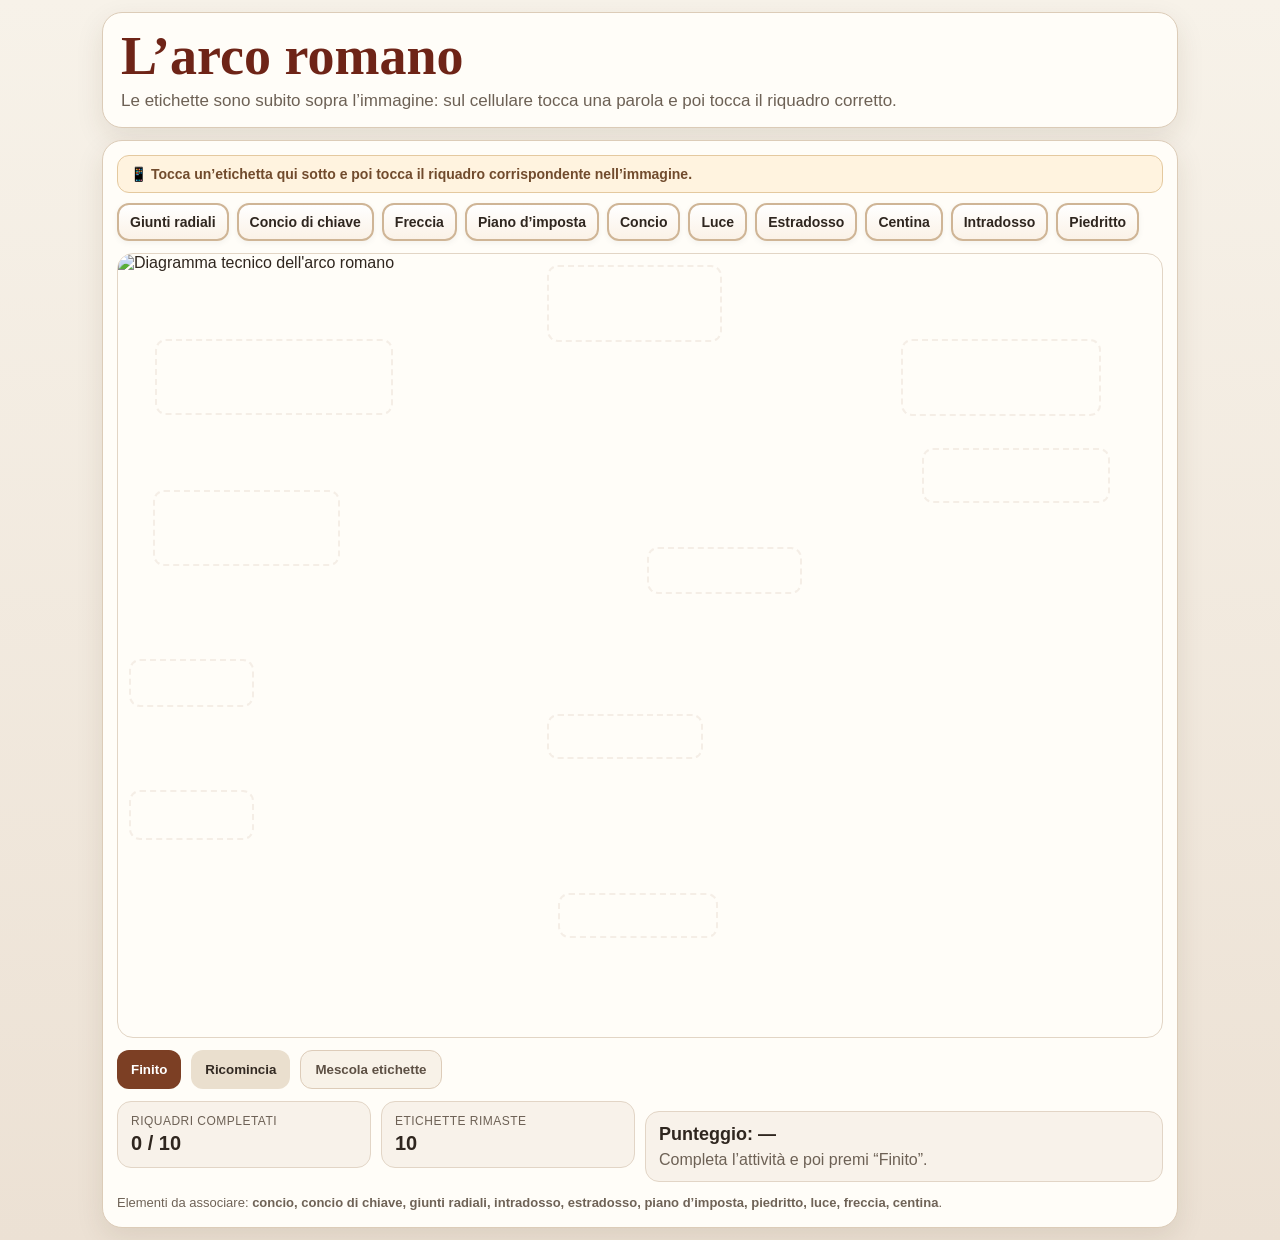
==== commit 3b818ad1: "Ripristina app arco romano con immagine pre-QR" ====
--- a/arco-romano/index.html
+++ b/arco-romano/index.html
@@ -3,16 +3,511 @@
 <head>
 <meta charset="utf-8">
 <meta name="viewport" content="width=device-width,initial-scale=1">
-<title>L'arco romano</title>
+<title>Arco romano – app compatta</title>
 <style>
-:root{--paper:#fffdf8;--bg:#efe6d9;--ink:#30271f;--muted:#6d6155;--line:#d9c9b5;--accent:#7c3f24;--accent2:#b97a49;--ok:#2f7d32}
-*{box-sizing:border-box}body{margin:0;font-family:Arial,Helvetica,sans-serif;color:var(--ink);background:linear-gradient(#f7f2e9,var(--bg))}.app{max-width:1050px;margin:auto;padding:8px}.head{background:var(--paper);border:1px solid var(--line);border-radius:18px;padding:12px 14px;margin-bottom:8px}.head h1{margin:0;font:700 clamp(30px,6vw,50px)/1 Georgia,serif;color:#6e2417}.head p{margin:6px 0 0;color:var(--muted);font-size:14px}.card{background:var(--paper);border:1px solid var(--line);border-radius:18px;padding:8px;box-shadow:0 8px 22px rgba(70,45,20,.08)}.hint{margin:0 0 7px;padding:8px 10px;background:#fff3df;border:1px solid #e4c99f;border-radius:11px;color:#714b2d;font-weight:700;font-size:13px}.bank{display:flex;flex-wrap:wrap;gap:6px;margin-bottom:7px}.tag{padding:8px 9px;border-radius:10px;border:2px solid #cfb596;background:#fffaf3;font-weight:700;font-size:13px;cursor:pointer;user-select:none}.tag.sel{background:#fff0dc;border-color:var(--accent2);outline:3px solid rgba(185,122,73,.18)}.wrap{position:relative;width:100%;aspect-ratio:4/3;border:1px solid #e1d4c3;border-radius:14px;overflow:hidden;background:#f5efe5}.drop{position:absolute;display:flex;align-items:center;justify-content:center;text-align:center;font-weight:700;font-size:clamp(8px,1.6vw,14px);line-height:1.05;border-radius:8px;padding:2px 4px;cursor:pointer}.drop.filled{background:rgba(255,251,242,.96)}.drop.ok{background:#dff1e1;outline:3px solid rgba(47,125,50,.23)}.controls{display:flex;flex-wrap:wrap;gap:7px;margin-top:8px}.controls button{border:0;border-radius:10px;padding:9px 12px;font-weight:700;cursor:pointer}.primary{background:var(--accent);color:#fff}.secondary{background:#eadfce;color:#332a23}.ghost{background:#f8f2e8;border:1px solid #ddccb9;color:#5d5044}.feedback{margin-top:8px;background:#f8f2ea;border:1px solid #e2d5c6;border-radius:12px;padding:9px 11px}.feedback strong{font-size:17px}.feedback p{margin:4px 0 0;color:var(--muted)}svg{width:100%;height:100%;display:block}.lbl{fill:#fff8e9;stroke:#9a7228;stroke-width:2}.lead{stroke:#241912;stroke-width:2;fill:none}.dot{fill:#26170f;stroke:#fff;stroke-width:1.2}.stone{fill:url(#stoneGrad);stroke:#756555;stroke-width:1.3}.joint{stroke:#8d7767;stroke-width:1.5}.pier{fill:url(#pierGrad);stroke:#756555;stroke-width:1.3}.impost{fill:#c7af8d;stroke:#705d49;stroke-width:1.2}.wood{stroke:#694226;stroke-width:9;fill:none;stroke-linecap:round}.wood2{stroke:#9c693e;stroke-width:6;fill:none;stroke-linecap:round}.dim{stroke:#1b1714;stroke-width:2.2;fill:none}@media(max-width:600px){.app{padding:5px}.head{padding:10px 11px;margin-bottom:6px}.card{padding:6px}.tag{font-size:12px;padding:7px 8px}.hint{font-size:12px;padding:7px 8px}.controls button{flex:1 1 calc(50% - 7px);padding:9px 10px}.feedback{font-size:13px}}
+:root {
+  --bg1:#f7f2e9;
+  --bg2:#ece1d4;
+  --paper:#fffdf8;
+  --ink:#2f261f;
+  --muted:#6d6155;
+  --line:#dcccb8;
+  --accent:#7c3f24;
+  --accent2:#b87a49;
+  --ok:#2f7d32;
+  --bad:#b3261e;
+  --shadow:0 10px 28px rgba(70,45,20,.10);
+}
+* { box-sizing:border-box; }
+body {
+  margin:0;
+  font-family:Arial, Helvetica, sans-serif;
+  color:var(--ink);
+  background:linear-gradient(180deg,var(--bg1),var(--bg2));
+}
+.app {
+  max-width:1100px;
+  margin:auto;
+  padding:12px;
+}
+.header {
+  background:var(--paper);
+  border:1px solid var(--line);
+  border-radius:20px;
+  box-shadow:var(--shadow);
+  padding:16px 18px;
+  margin-bottom:12px;
+}
+.header h1 {
+  margin:0;
+  font-family:Georgia, "Times New Roman", serif;
+  font-size:clamp(32px,5vw,54px);
+  color:#6e2417;
+  line-height:1;
+}
+.header p {
+  margin:8px 0 0;
+  color:var(--muted);
+  font-size:clamp(14px,2vw,17px);
+}
+.card {
+  background:var(--paper);
+  border:1px solid var(--line);
+  border-radius:20px;
+  box-shadow:var(--shadow);
+  padding:14px;
+}
+.topHint {
+  margin:0 0 10px;
+  padding:10px 12px;
+  background:#fff3df;
+  border:1px solid #e4c99f;
+  border-radius:12px;
+  color:#714b2d;
+  font-weight:700;
+  font-size:14px;
+}
+.bank {
+  display:flex;
+  flex-wrap:wrap;
+  gap:8px;
+  margin-bottom:12px;
+}
+.tag {
+  padding:9px 11px;
+  border-radius:12px;
+  border:2px solid #cfb596;
+  background:linear-gradient(180deg,#fff,#fbf2e7);
+  font-weight:700;
+  cursor:pointer;
+  user-select:none;
+  box-shadow:0 2px 6px rgba(0,0,0,.05);
+  transition:.15s ease;
+  font-size:14px;
+}
+.tag.selected {
+  background:#fff4e6;
+  border-color:var(--accent2);
+  outline:3px solid rgba(184,122,73,.20);
+}
+.tag.dragging { opacity:.4; }
+.figureWrap {
+  border-radius:16px;
+  overflow:hidden;
+  border:1px solid #e2d5c5;
+  margin-bottom:12px;
+}
+.figure {
+  position:relative;
+  aspect-ratio:1448/1086;
+}
+.figure img {
+  width:100%;
+  height:100%;
+  display:block;
+  object-fit:cover;
+  pointer-events:none;
+  user-select:none;
+}
+.drop {
+  position:absolute;
+  display:flex;
+  align-items:center;
+  justify-content:center;
+  text-align:center;
+  padding:4px 6px;
+  border-radius:11px;
+  font-weight:700;
+  font-size:clamp(9px,1.05vw,15px);
+  line-height:1.12;
+  color:#3a2d24;
+  cursor:pointer;
+  transition:.15s ease;
+  background:transparent;
+}
+.drop::after {
+  content:"";
+  position:absolute;
+  inset:0;
+  border-radius:11px;
+  border:2px dashed rgba(124,63,36,.08);
+  pointer-events:none;
+}
+.drop.hover {
+  outline:3px solid rgba(184,122,73,.26);
+}
+.drop.filled {
+  background:rgba(255,250,242,.95);
+  box-shadow:0 2px 8px rgba(0,0,0,.07);
+}
+.drop.correct {
+  background:rgba(228,244,229,.96);
+  outline:3px solid rgba(47,125,50,.22);
+}
+.controls {
+  display:flex;
+  flex-wrap:wrap;
+  gap:10px;
+  margin:10px 0 12px;
+}
+button {
+  border:0;
+  border-radius:12px;
+  padding:11px 14px;
+  font-weight:700;
+  cursor:pointer;
+  transition:.15s ease;
+}
+.primary { background:var(--accent); color:#fff; }
+.secondary { background:#eadfce; color:#332a23; }
+.ghost { background:#f8f2e8; color:#5d5044; border:1px solid #ddccb9; }
+.stats {
+  display:grid;
+  grid-template-columns:1fr 1fr;
+  gap:10px;
+}
+.stat, .feedback {
+  background:#f8f2ea;
+  border:1px solid #e2d5c6;
+  border-radius:14px;
+  padding:12px 13px;
+}
+.stat .k {
+  font-size:12px;
+  text-transform:uppercase;
+  color:var(--muted);
+  letter-spacing:.04em;
+}
+.stat .v {
+  margin-top:4px;
+  font-size:20px;
+  font-weight:700;
+}
+.feedback {
+  margin-top:10px;
+}
+.feedback strong { font-size:18px; }
+.feedback p {
+  margin:6px 0 0;
+  color:var(--muted);
+}
+.legend {
+  margin-top:12px;
+  font-size:13px;
+  color:#6f6357;
+  line-height:1.45;
+}
+.toast {
+  position:fixed;
+  left:50%;
+  bottom:18px;
+  transform:translateX(-50%);
+  background:#2e2822;
+  color:#fff;
+  padding:10px 14px;
+  border-radius:999px;
+  font-size:14px;
+  opacity:0;
+  pointer-events:none;
+  transition:.2s ease;
+  z-index:30;
+}
+.toast.show { opacity:1; }
+
+@media (min-width: 900px) {
+  .bottomGrid {
+    display:grid;
+    grid-template-columns:1fr 1fr;
+    gap:10px;
+    align-items:start;
+  }
+}
+@media (max-width: 700px) {
+  .app { padding:8px; }
+  .card { padding:10px; }
+  .controls button { flex:1 1 calc(50% - 10px); }
+  .stats { grid-template-columns:1fr; }
+}
 </style>
 </head>
 <body>
-<div class="app"><section class="head"><h1>L'arco romano</h1><p>Tocca una parola e poi il riquadro corretto. Su computer puoi anche trascinare.</p></section><section class="card"><div class="hint">📱 Le parole sono subito sopra l'immagine: tocca un'etichetta e poi il riquadro corrispondente.</div><div class="bank" id="bank"></div><div class="wrap">
-<svg viewBox="0 0 1000 750" aria-label="Schema dell'arco romano"><defs><linearGradient id="stoneGrad" x1="0" y1="0" x2="0" y2="1"><stop offset="0" stop-color="#ded2c1"/><stop offset="1" stop-color="#bfa98c"/></linearGradient><linearGradient id="pierGrad" x1="0" y1="0" x2="1" y2="1"><stop offset="0" stop-color="#ddd0bb"/><stop offset="1" stop-color="#c0aa8d"/></linearGradient><marker id="arr" markerWidth="8" markerHeight="8" refX="4" refY="4" orient="auto-start-reverse"><path d="M8,4 0,0 0,8Z" fill="#1b1714"/></marker></defs><rect width="1000" height="750" fill="#f7f0e4"/><rect class="pier" x="155" y="400" width="160" height="285"/><rect class="pier" x="685" y="400" width="160" height="285"/><g class="joint"><path d="M155 455h160M155 510h160M155 565h160M155 620h160"/><path d="M685 455h160M685 510h160M685 565h160M685 620h160"/><path d="M205 400v285M265 400v285M735 400v285M795 400v285"/></g><rect class="impost" x="142" y="385" width="180" height="26"/><rect class="impost" x="678" y="385" width="180" height="26"/><path class="stone" d="M300 390 A200 200 0 0 1 700 390 L655 390 A155 155 0 0 0 345 390Z"/><g class="joint"><path d="M345 390L300 390"/><path d="M355 330L310 315"/><path d="M385 275L345 245"/><path d="M430 235L405 195"/><path d="M480 215L470 170"/><path d="M520 215L530 170"/><path d="M570 235L595 195"/><path d="M615 275L655 245"/><path d="M645 330L690 315"/><path d="M655 390L700 390"/></g><path d="M470 170L530 170L520 218L480 218Z" fill="#c9904f" stroke="#7d5c35" stroke-width="1.5"/><path class="wood" d="M345 390 A155 155 0 0 1 655 390"/><path class="wood2" d="M345 390V670M655 390V670M345 390L500 260M655 390L500 260M345 390L500 535M655 390L500 535M330 670H670"/><line class="dim" x1="345" y1="430" x2="655" y2="430" marker-start="url(#arr)" marker-end="url(#arr)"/><line class="dim" x1="500" y1="390" x2="500" y2="235" marker-start="url(#arr)" marker-end="url(#arr)"/><rect class="lbl" x="405" y="16" width="190" height="48" rx="8"/><line class="lead" x1="500" y1="64" x2="500" y2="188"/><circle class="dot" cx="500" cy="188" r="7"/><rect class="lbl" x="50" y="78" width="200" height="48" rx="8"/><line class="lead" x1="250" y1="102" x2="370" y2="225"/><circle class="dot" cx="370" cy="225" r="7"/><rect class="lbl" x="750" y="78" width="200" height="48" rx="8"/><line class="lead" x1="750" y1="102" x2="640" y2="188"/><circle class="dot" cx="640" cy="188" r="7"/><rect class="lbl" x="35" y="245" width="185" height="48" rx="8"/><line class="lead" x1="220" y1="269" x2="322" y2="320"/><circle class="dot" cx="322" cy="320" r="7"/><rect class="lbl" x="780" y="210" width="180" height="48" rx="8"/><line class="lead" x1="780" y1="234" x2="632" y2="307"/><circle class="dot" cx="632" cy="307" r="7"/><rect class="lbl" x="530" y="294" width="160" height="46" rx="8"/><line class="lead" x1="530" y1="317" x2="500" y2="317"/><circle class="dot" cx="500" cy="317" r="7"/><rect class="lbl" x="10" y="382" width="135" height="44" rx="8"/><line class="lead" x1="145" y1="404" x2="205" y2="398"/><circle class="dot" cx="205" cy="398" r="7"/><rect class="lbl" x="420" y="452" width="160" height="46" rx="8"/><line class="lead" x1="500" y1="452" x2="500" y2="430"/><circle class="dot" cx="500" cy="430" r="7"/><rect class="lbl" x="12" y="535" width="140" height="44" rx="8"/><line class="lead" x1="152" y1="557" x2="220" y2="565"/><circle class="dot" cx="220" cy="565" r="7"/><rect class="lbl" x="420" y="640" width="160" height="46" rx="8"/><line class="lead" x1="580" y1="663" x2="635" y2="575"/><circle class="dot" cx="635" cy="575" r="7"/></svg>
-<div class="drop" data-answer="Concio di chiave" style="left:40.5%;top:2.1%;width:19%;height:6.4%"></div><div class="drop" data-answer="Concio" style="left:5%;top:10.4%;width:20%;height:6.4%"></div><div class="drop" data-answer="Estradosso" style="left:75%;top:10.4%;width:20%;height:6.4%"></div><div class="drop" data-answer="Giunti radiali" style="left:3.5%;top:32.7%;width:18.5%;height:6.4%"></div><div class="drop" data-answer="Intradosso" style="left:78%;top:28%;width:18%;height:6.4%"></div><div class="drop" data-answer="Freccia" style="left:53%;top:39.2%;width:16%;height:6.1%"></div><div class="drop" data-answer="Piano d'imposta" style="left:1%;top:50.9%;width:13.5%;height:5.9%"></div><div class="drop" data-answer="Luce" style="left:42%;top:60.3%;width:16%;height:6.1%"></div><div class="drop" data-answer="Piedritto" style="left:1.2%;top:71.3%;width:14%;height:5.9%"></div><div class="drop" data-answer="Centina" style="left:42%;top:85.3%;width:16%;height:6.1%"></div></div><div class="controls"><button class="primary" id="finito">Finito</button><button class="secondary" id="reset">Ricomincia</button><button class="ghost" id="mix">Mescola etichette</button></div><div class="feedback"><strong id="score">Punteggio: —</strong><p id="msg">Completa l'attività e poi premi “Finito”.</p></div></section></div>
+<div class="app">
+  <header class="header">
+    <h1>L’arco romano</h1>
+    <p>Le etichette sono subito sopra l’immagine: sul cellulare tocca una parola e poi tocca il riquadro corretto.</p>
+  </header>
+
+  <section class="card">
+    <div class="topHint">📱 Tocca un’etichetta qui sotto e poi tocca il riquadro corrispondente nell’immagine.</div>
+
+    <div id="bank" class="bank"></div>
+
+    <div class="figureWrap">
+      <div class="figure">
+        <img id="archImg" src="" alt="Diagramma tecnico dell'arco romano">
+
+        <div class="drop" data-answer="Concio di chiave" style="left:41.1%;top:1.4%;width:16.8%;height:9.8%"></div>
+        <div class="drop" data-answer="Concio" style="left:3.5%;top:10.8%;width:22.8%;height:9.7%"></div>
+        <div class="drop" data-answer="Estradosso" style="left:75.0%;top:10.8%;width:19.2%;height:9.9%"></div>
+        <div class="drop" data-answer="Giunti radiali" style="left:3.4%;top:30.1%;width:17.9%;height:9.7%"></div>
+        <div class="drop" data-answer="Intradosso" style="left:77.0%;top:24.8%;width:18.0%;height:7.0%"></div>
+        <div class="drop" data-answer="Freccia" style="left:50.7%;top:37.4%;width:14.8%;height:6.0%"></div>
+        <div class="drop" data-answer="Piano d’imposta" style="left:1.1%;top:51.7%;width:11.9%;height:6.2%"></div>
+        <div class="drop" data-answer="Luce" style="left:41.1%;top:58.7%;width:14.9%;height:5.8%"></div>
+        <div class="drop" data-answer="Piedritto" style="left:1.1%;top:68.5%;width:11.9%;height:6.3%"></div>
+        <div class="drop" data-answer="Centina" style="left:42.1%;top:81.6%;width:15.4%;height:5.8%"></div>
+      </div>
+    </div>
+
+    <div class="controls">
+      <button id="check" class="primary">Finito</button>
+      <button id="reset" class="secondary">Ricomincia</button>
+      <button id="shuffle" class="ghost">Mescola etichette</button>
+    </div>
+
+    <div class="bottomGrid">
+      <div class="stats">
+        <div class="stat">
+          <div class="k">Riquadri completati</div>
+          <div class="v" id="filledCount">0 / 10</div>
+        </div>
+        <div class="stat">
+          <div class="k">Etichette rimaste</div>
+          <div class="v" id="remainingCount">10</div>
+        </div>
+      </div>
+
+      <div class="feedback">
+        <strong id="score">Punteggio: —</strong>
+        <p id="message">Completa l’attività e poi premi “Finito”.</p>
+      </div>
+    </div>
+
+    <div class="legend">
+      Elementi da associare: <strong>concio, concio di chiave, giunti radiali, intradosso, estradosso, piano d’imposta, piedritto, luce, freccia, centina</strong>.
+    </div>
+  </section>
+</div>
+
+<div class="toast" id="toast"></div>
+
 <script>
-const labels=["Concio","Concio di chiave","Giunti radiali","Intradosso","Estradosso","Piano d'imposta","Piedritto","Luce","Freccia","Centina"];const bank=document.getElementById('bank'),drops=[...document.querySelectorAll('.drop')],score=document.getElementById('score'),msg=document.getElementById('msg');let sel=null;const mix=a=>[...a].sort(()=>Math.random()-.5);function tag(t){const e=document.createElement('div');e.className='tag';e.textContent=t;e.dataset.v=t;e.draggable=true;e.onclick=()=>{document.querySelectorAll('.tag').forEach(x=>x.classList.remove('sel'));if(sel===e){sel=null;return}sel=e;e.classList.add('sel')};e.ondragstart=ev=>ev.dataTransfer.setData('text/plain',t);return e}function fill(items=labels){bank.innerHTML='';mix(items).forEach(x=>bank.appendChild(tag(x)))}function back(v){if(![...bank.querySelectorAll('.tag')].some(x=>x.dataset.v===v))bank.appendChild(tag(v))}function place(d,v){if(!v)return;if(d.dataset.p)back(d.dataset.p);drops.forEach(x=>{if(x!==d&&x.dataset.p===v){x.dataset.p='';x.textContent='';x.className='drop'}});const t=[...bank.querySelectorAll('.tag')].find(x=>x.dataset.v===v);if(t)t.remove();d.dataset.p=v;d.textContent=v;d.classList.add('filled');if(sel){sel.classList.remove('sel');sel=null}}drops.forEach(d=>{d.ondragover=e=>e.preventDefault();d.ondrop=e=>{e.preventDefault();place(d,e.dataTransfer.getData('text/plain'))};d.onclick=()=>{if(sel)place(d,sel.dataset.v);else if(d.dataset.p){back(d.dataset.p);d.dataset.p='';d.textContent='';d.className='drop'}}});document.getElementById('finito').onclick=()=>{let ok=0,bad=[];drops.forEach(d=>{d.classList.remove('ok');const v=d.dataset.p||'';if(v&&v===d.dataset.answer){ok++;d.classList.add('ok')}else if(v){bad.push(v);d.dataset.p='';d.textContent='';d.className='drop'}});bad.forEach(back);score.textContent=`Punteggio: ${ok} / ${drops.length}`;if(ok===drops.length){msg.textContent='PERFETTO!';msg.style.color='var(--ok)';msg.style.fontWeight='800';msg.style.fontSize='24px'}else{msg.textContent=`Corrette: ${ok}. Le risposte sbagliate sono state tolte: riprova.`;msg.style.color='var(--muted)';msg.style.fontWeight='400';msg.style.fontSize=''}};document.getElementById('reset').onclick=()=>{drops.forEach(d=>{d.dataset.p='';d.textContent='';d.className='drop'});sel=null;fill();score.textContent='Punteggio: —';msg.textContent='Completa l\'attività e poi premi “Finito”.';msg.style.color='var(--muted)';msg.style.fontWeight='400';msg.style.fontSize=''};document.getElementById('mix').onclick=()=>fill([...bank.querySelectorAll('.tag')].map(x=>x.dataset.v));fill();
-</script></body></html>+Promise.all(["img1.txt","img2.txt","img3.txt"].map(f=>fetch(f,{cache:"no-store"}).then(r=>{if(!r.ok)throw new Error(f);return r.text()})))
+.then(parts=>{document.getElementById("archImg").src="data:image/jpeg;base64,"+parts.join("");})
+.catch(()=>{document.getElementById("archImg").alt="Immagine non disponibile";});
+</script>
+<script>
+const labels = [
+  "Concio",
+  "Concio di chiave",
+  "Giunti radiali",
+  "Intradosso",
+  "Estradosso",
+  "Piano d’imposta",
+  "Piedritto",
+  "Luce",
+  "Freccia",
+  "Centina"
+];
+
+const bank = document.getElementById("bank");
+const drops = [...document.querySelectorAll(".drop")];
+const scoreEl = document.getElementById("score");
+const messageEl = document.getElementById("message");
+const filledCountEl = document.getElementById("filledCount");
+const remainingCountEl = document.getElementById("remainingCount");
+const toast = document.getElementById("toast");
+let selected = null;
+
+function showToast(text) {
+  toast.textContent = text;
+  toast.classList.add("show");
+  clearTimeout(showToast._t);
+  showToast._t = setTimeout(() => toast.classList.remove("show"), 1300);
+}
+
+function shuffle(arr) {
+  return [...arr].sort(() => Math.random() - 0.5);
+}
+
+function updateCounters() {
+  const filled = drops.filter(d => d.dataset.placed).length;
+  const remaining = bank.querySelectorAll(".tag").length;
+  filledCountEl.textContent = `${filled} / ${drops.length}`;
+  remainingCountEl.textContent = `${remaining}`;
+}
+
+function createTag(text) {
+  const el = document.createElement("div");
+  el.className = "tag";
+  el.textContent = text;
+  el.dataset.value = text;
+  el.draggable = true;
+
+  el.addEventListener("dragstart", e => {
+    e.dataTransfer.setData("text/plain", text);
+    el.classList.add("dragging");
+  });
+  el.addEventListener("dragend", () => el.classList.remove("dragging"));
+
+  el.addEventListener("click", () => {
+    document.querySelectorAll(".tag").forEach(t => t.classList.remove("selected"));
+    if (selected === el) {
+      selected = null;
+      return;
+    }
+    selected = el;
+    el.classList.add("selected");
+    showToast("Ora tocca un riquadro");
+  });
+
+  return el;
+}
+
+function fillBank(items = labels) {
+  bank.innerHTML = "";
+  shuffle(items).forEach(item => bank.appendChild(createTag(item)));
+  updateCounters();
+}
+
+function returnToBank(value) {
+  const alreadyInBank = [...bank.querySelectorAll(".tag")].some(tag => tag.dataset.value === value);
+  if (!alreadyInBank) {
+    bank.appendChild(createTag(value));
+  }
+  updateCounters();
+}
+
+function clearDrop(drop, restore = true) {
+  const prev = drop.dataset.placed || "";
+  if (prev && restore) returnToBank(prev);
+  drop.dataset.placed = "";
+  drop.textContent = "";
+  drop.classList.remove("filled","correct","hover");
+}
+
+function removeLabelFromOtherDrop(value, exceptDrop=null) {
+  drops.forEach(d => {
+    if (d !== exceptDrop && d.dataset.placed === value) {
+      d.dataset.placed = "";
+      d.textContent = "";
+      d.classList.remove("filled","correct","hover");
+    }
+  });
+}
+
+function place(drop, value) {
+  if (!value) return;
+
+  removeLabelFromOtherDrop(value, drop);
+
+  if (drop.dataset.placed) {
+    returnToBank(drop.dataset.placed);
+  }
+
+  const candidate = [...bank.querySelectorAll(".tag")].find(tag => tag.dataset.value === value);
+  if (candidate) candidate.remove();
+
+  drop.dataset.placed = value;
+  drop.textContent = value;
+  drop.classList.add("filled");
+  drop.classList.remove("correct");
+
+  if (selected) {
+    selected.classList.remove("selected");
+    selected = null;
+  }
+
+  messageEl.style.color = "var(--muted)";
+  messageEl.style.fontWeight = "400";
+  messageEl.style.fontSize = "";
+  updateCounters();
+}
+
+drops.forEach(drop => {
+  drop.addEventListener("dragover", e => e.preventDefault());
+  drop.addEventListener("dragenter", () => drop.classList.add("hover"));
+  drop.addEventListener("dragleave", () => drop.classList.remove("hover"));
+  drop.addEventListener("drop", e => {
+    e.preventDefault();
+    drop.classList.remove("hover");
+    place(drop, e.dataTransfer.getData("text/plain"));
+  });
+
+  drop.addEventListener("click", () => {
+    if (selected) {
+      place(drop, selected.dataset.value);
+    } else if (drop.dataset.placed) {
+      clearDrop(drop, true);
+      updateCounters();
+    }
+  });
+});
+
+document.getElementById("check").addEventListener("click", () => {
+  let correct = 0;
+  const wrongValues = [];
+
+  drops.forEach(drop => {
+    drop.classList.remove("correct");
+    const placed = drop.dataset.placed || "";
+
+    if (placed && placed === drop.dataset.answer) {
+      correct++;
+      drop.classList.add("correct");
+    } else if (placed) {
+      wrongValues.push(placed);
+      drop.dataset.placed = "";
+      drop.textContent = "";
+      drop.classList.remove("filled","hover");
+    }
+  });
+
+  wrongValues.forEach(value => {
+    const alreadyInBank = [...bank.querySelectorAll(".tag")].some(tag => tag.dataset.value === value);
+    const alreadyPlaced = drops.some(drop => drop.dataset.placed === value);
+    if (!alreadyInBank && !alreadyPlaced) {
+      bank.appendChild(createTag(value));
+    }
+  });
+
+  updateCounters();
+  scoreEl.textContent = `Punteggio: ${correct} / ${drops.length}`;
+
+  if (correct === drops.length) {
+    messageEl.textContent = "PERFETTO!";
+    messageEl.style.color = "var(--ok)";
+    messageEl.style.fontWeight = "800";
+    messageEl.style.fontSize = "26px";
+  } else {
+    messageEl.textContent = `Corrette: ${correct}. Le risposte sbagliate sono state tolte: riprova.`;
+    messageEl.style.color = "var(--muted)";
+    messageEl.style.fontWeight = "400";
+    messageEl.style.fontSize = "";
+  }
+});
+
+document.getElementById("reset").addEventListener("click", () => {
+  drops.forEach(drop => {
+    drop.dataset.placed = "";
+    drop.textContent = "";
+    drop.classList.remove("filled","correct","hover");
+  });
+  selected = null;
+  fillBank();
+  scoreEl.textContent = "Punteggio: —";
+  messageEl.textContent = "Completa l’attività e poi premi “Finito”.";
+  messageEl.style.color = "var(--muted)";
+  messageEl.style.fontWeight = "400";
+  messageEl.style.fontSize = "";
+});
+
+document.getElementById("shuffle").addEventListener("click", () => {
+  const current = [...bank.querySelectorAll(".tag")].map(t => t.dataset.value);
+  fillBank(current);
+});
+
+fillBank();
+</script>
+</body>
+</html>
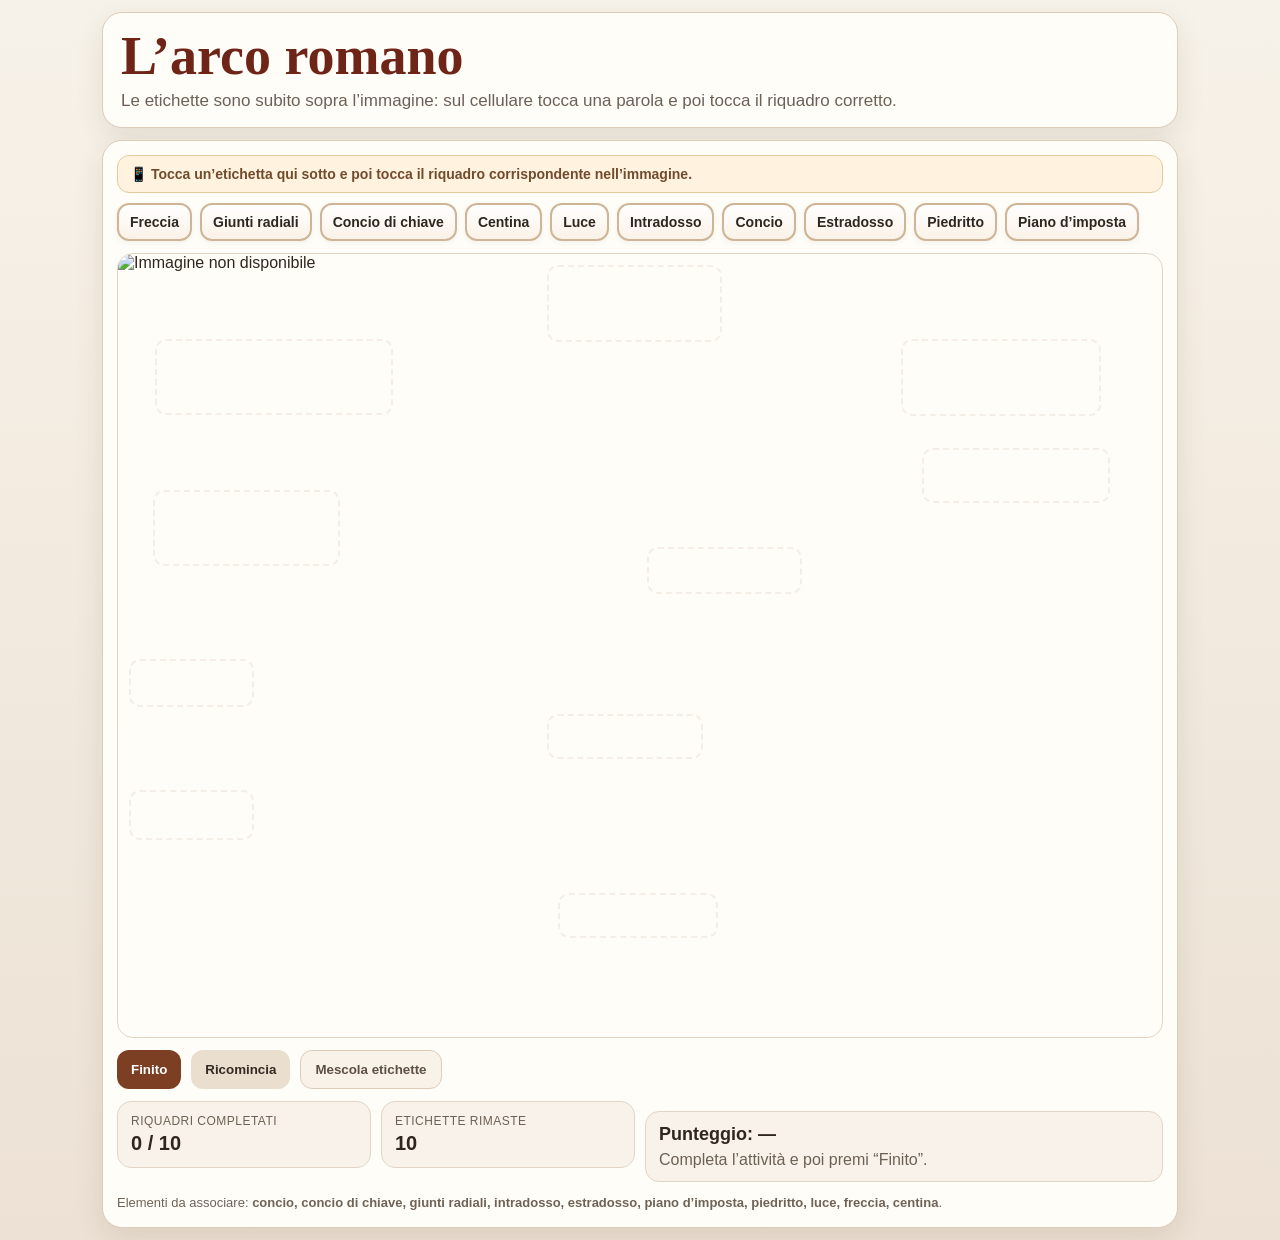
==== commit 6809068f: "Corregge caricamento immagine arco nei link QR" ====
--- a/arco-romano/index.html
+++ b/arco-romano/index.html
@@ -292,7 +292,7 @@
 <div class="toast" id="toast"></div>
 
 <script>
-Promise.all(["img1.txt","img2.txt","img3.txt"].map(f=>fetch(f,{cache:"no-store"}).then(r=>{if(!r.ok)throw new Error(f);return r.text()})))
+Promise.all(["img1.txt","img2.txt","img3.txt"].map(f=>fetch("https://raw.githubusercontent.com/darioscordari-ux/itinerario-artistico/main/arco-romano/"+f,{cache:"no-store"}).then(r=>{if(!r.ok)throw new Error(f);return r.text()})))
 .then(parts=>{document.getElementById("archImg").src="data:image/jpeg;base64,"+parts.join("");})
 .catch(()=>{document.getElementById("archImg").alt="Immagine non disponibile";});
 </script>
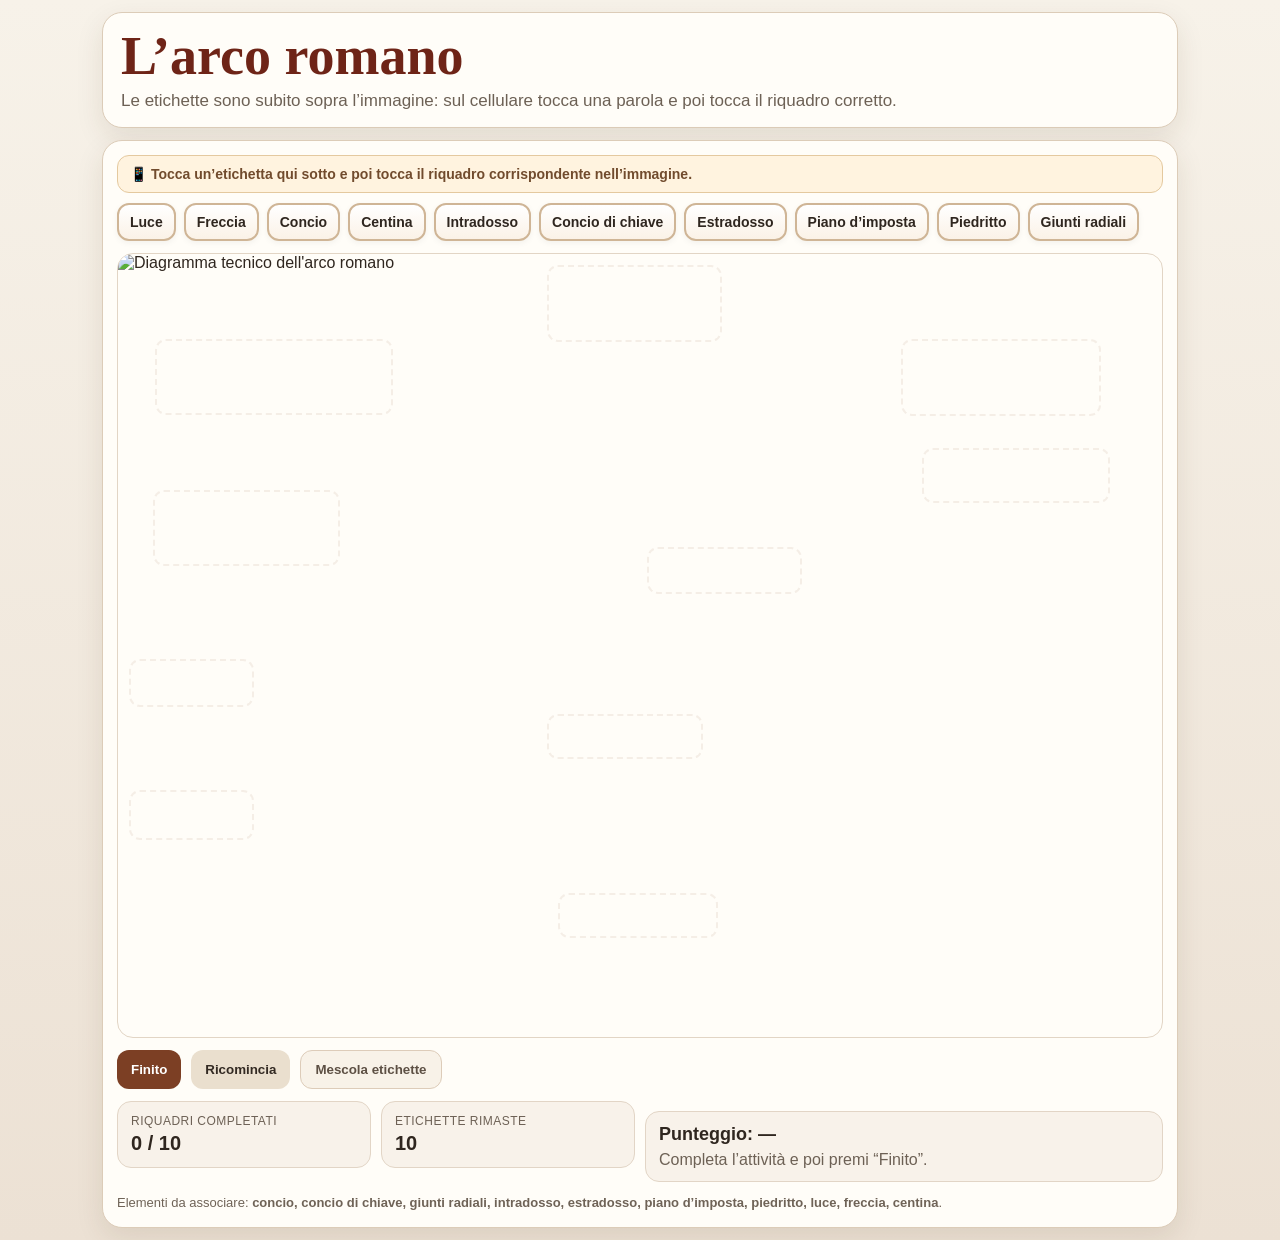
==== commit 42bc8840: "Usa caricamento immagine relativo su GitHub Pages" ====
--- a/arco-romano/index.html
+++ b/arco-romano/index.html
@@ -292,7 +292,7 @@
 <div class="toast" id="toast"></div>
 
 <script>
-Promise.all(["img1.txt","img2.txt","img3.txt"].map(f=>fetch("https://raw.githubusercontent.com/darioscordari-ux/itinerario-artistico/main/arco-romano/"+f,{cache:"no-store"}).then(r=>{if(!r.ok)throw new Error(f);return r.text()})))
+Promise.all(["img1.txt","img2.txt","img3.txt"].map(f=>fetch(f,{cache:"no-store"}).then(r=>{if(!r.ok)throw new Error(f);return r.text()})))
 .then(parts=>{document.getElementById("archImg").src="data:image/jpeg;base64,"+parts.join("");})
 .catch(()=>{document.getElementById("archImg").alt="Immagine non disponibile";});
 </script>
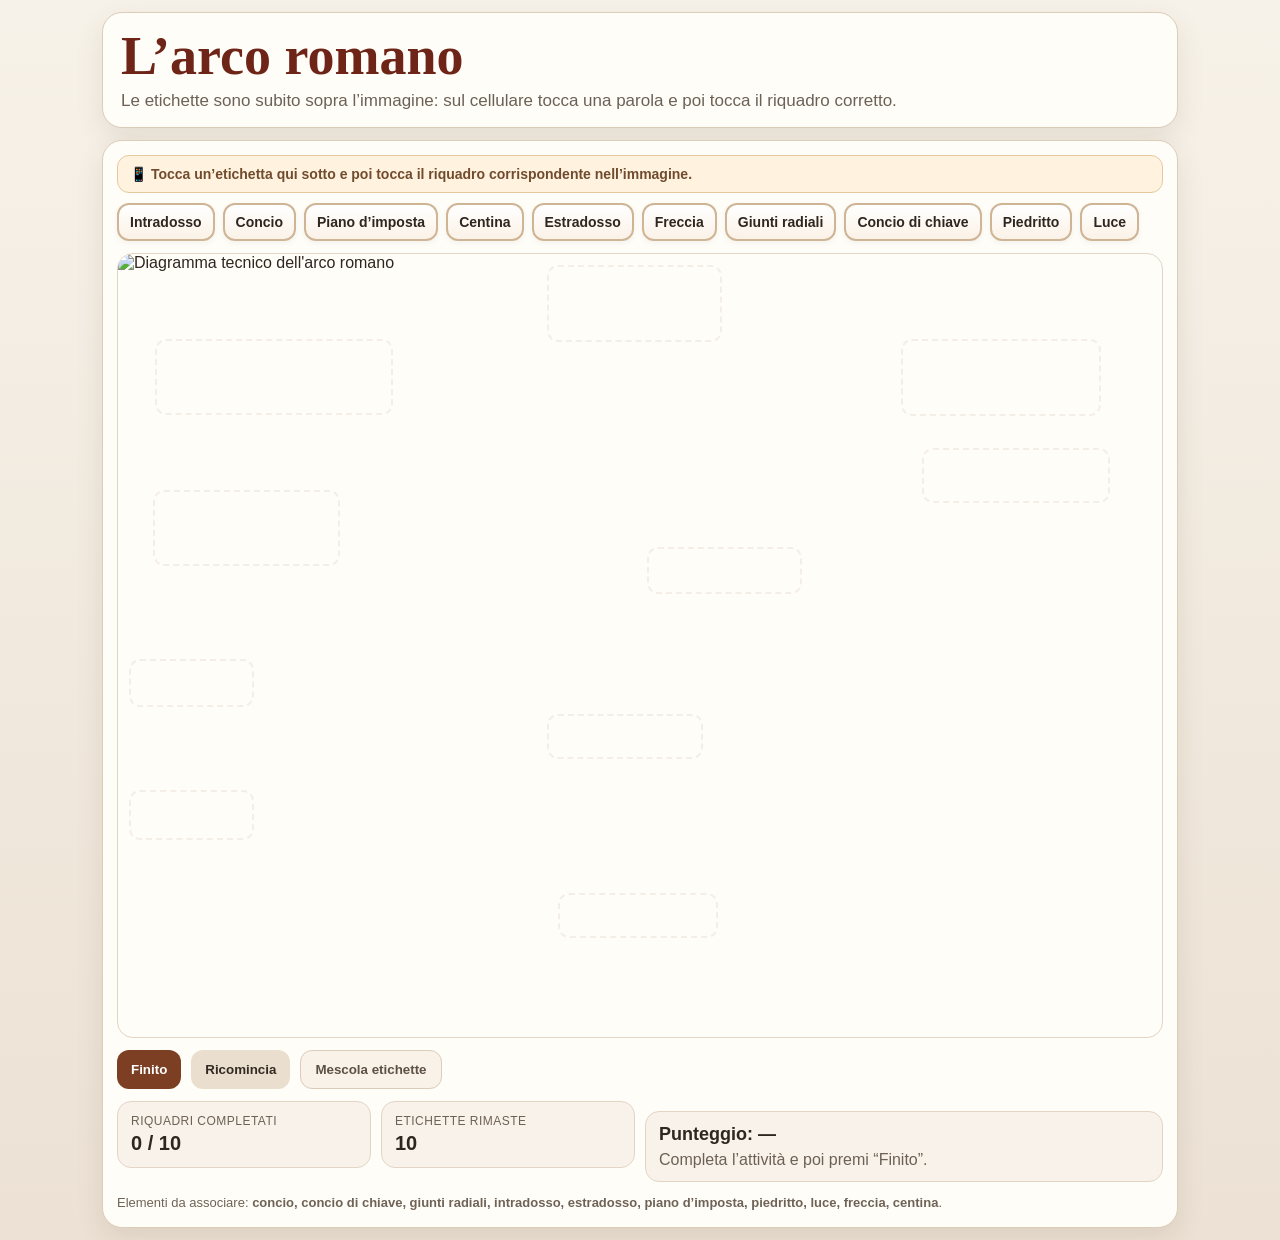
==== commit 17525c92: "Usa direttamente arco.jpg nella pagina" ====
--- a/arco-romano/index.html
+++ b/arco-romano/index.html
@@ -133,101 +133,26 @@
   border:2px dashed rgba(124,63,36,.08);
   pointer-events:none;
 }
-.drop.hover {
-  outline:3px solid rgba(184,122,73,.26);
-}
-.drop.filled {
-  background:rgba(255,250,242,.95);
-  box-shadow:0 2px 8px rgba(0,0,0,.07);
-}
-.drop.correct {
-  background:rgba(228,244,229,.96);
-  outline:3px solid rgba(47,125,50,.22);
-}
-.controls {
-  display:flex;
-  flex-wrap:wrap;
-  gap:10px;
-  margin:10px 0 12px;
-}
-button {
-  border:0;
-  border-radius:12px;
-  padding:11px 14px;
-  font-weight:700;
-  cursor:pointer;
-  transition:.15s ease;
-}
+.drop.hover { outline:3px solid rgba(184,122,73,.26); }
+.drop.filled { background:rgba(255,250,242,.95); box-shadow:0 2px 8px rgba(0,0,0,.07); }
+.drop.correct { background:rgba(228,244,229,.96); outline:3px solid rgba(47,125,50,.22); }
+.controls { display:flex; flex-wrap:wrap; gap:10px; margin:10px 0 12px; }
+button { border:0; border-radius:12px; padding:11px 14px; font-weight:700; cursor:pointer; transition:.15s ease; }
 .primary { background:var(--accent); color:#fff; }
 .secondary { background:#eadfce; color:#332a23; }
 .ghost { background:#f8f2e8; color:#5d5044; border:1px solid #ddccb9; }
-.stats {
-  display:grid;
-  grid-template-columns:1fr 1fr;
-  gap:10px;
-}
-.stat, .feedback {
-  background:#f8f2ea;
-  border:1px solid #e2d5c6;
-  border-radius:14px;
-  padding:12px 13px;
-}
-.stat .k {
-  font-size:12px;
-  text-transform:uppercase;
-  color:var(--muted);
-  letter-spacing:.04em;
-}
-.stat .v {
-  margin-top:4px;
-  font-size:20px;
-  font-weight:700;
-}
-.feedback {
-  margin-top:10px;
-}
+.stats { display:grid; grid-template-columns:1fr 1fr; gap:10px; }
+.stat, .feedback { background:#f8f2ea; border:1px solid #e2d5c6; border-radius:14px; padding:12px 13px; }
+.stat .k { font-size:12px; text-transform:uppercase; color:var(--muted); letter-spacing:.04em; }
+.stat .v { margin-top:4px; font-size:20px; font-weight:700; }
+.feedback { margin-top:10px; }
 .feedback strong { font-size:18px; }
-.feedback p {
-  margin:6px 0 0;
-  color:var(--muted);
-}
-.legend {
-  margin-top:12px;
-  font-size:13px;
-  color:#6f6357;
-  line-height:1.45;
-}
-.toast {
-  position:fixed;
-  left:50%;
-  bottom:18px;
-  transform:translateX(-50%);
-  background:#2e2822;
-  color:#fff;
-  padding:10px 14px;
-  border-radius:999px;
-  font-size:14px;
-  opacity:0;
-  pointer-events:none;
-  transition:.2s ease;
-  z-index:30;
-}
+.feedback p { margin:6px 0 0; color:var(--muted); }
+.legend { margin-top:12px; font-size:13px; color:#6f6357; line-height:1.45; }
+.toast { position:fixed; left:50%; bottom:18px; transform:translateX(-50%); background:#2e2822; color:#fff; padding:10px 14px; border-radius:999px; font-size:14px; opacity:0; pointer-events:none; transition:.2s ease; z-index:30; }
 .toast.show { opacity:1; }
-
-@media (min-width: 900px) {
-  .bottomGrid {
-    display:grid;
-    grid-template-columns:1fr 1fr;
-    gap:10px;
-    align-items:start;
-  }
-}
-@media (max-width: 700px) {
-  .app { padding:8px; }
-  .card { padding:10px; }
-  .controls button { flex:1 1 calc(50% - 10px); }
-  .stats { grid-template-columns:1fr; }
-}
+@media (min-width:900px){ .bottomGrid{display:grid;grid-template-columns:1fr 1fr;gap:10px;align-items:start;} }
+@media (max-width:700px){ .app{padding:8px}.card{padding:10px}.controls button{flex:1 1 calc(50% - 10px)}.stats{grid-template-columns:1fr} }
 </style>
 </head>
 <body>
@@ -236,16 +161,12 @@
     <h1>L’arco romano</h1>
     <p>Le etichette sono subito sopra l’immagine: sul cellulare tocca una parola e poi tocca il riquadro corretto.</p>
   </header>
-
   <section class="card">
     <div class="topHint">📱 Tocca un’etichetta qui sotto e poi tocca il riquadro corrispondente nell’immagine.</div>
-
     <div id="bank" class="bank"></div>
-
     <div class="figureWrap">
       <div class="figure">
-        <img id="archImg" src="" alt="Diagramma tecnico dell'arco romano">
-
+        <img src="arco.jpg?v=102" alt="Diagramma tecnico dell'arco romano">
         <div class="drop" data-answer="Concio di chiave" style="left:41.1%;top:1.4%;width:16.8%;height:9.8%"></div>
         <div class="drop" data-answer="Concio" style="left:3.5%;top:10.8%;width:22.8%;height:9.7%"></div>
         <div class="drop" data-answer="Estradosso" style="left:75.0%;top:10.8%;width:19.2%;height:9.9%"></div>
@@ -258,256 +179,44 @@
         <div class="drop" data-answer="Centina" style="left:42.1%;top:81.6%;width:15.4%;height:5.8%"></div>
       </div>
     </div>
-
     <div class="controls">
       <button id="check" class="primary">Finito</button>
       <button id="reset" class="secondary">Ricomincia</button>
       <button id="shuffle" class="ghost">Mescola etichette</button>
     </div>
-
     <div class="bottomGrid">
       <div class="stats">
-        <div class="stat">
-          <div class="k">Riquadri completati</div>
-          <div class="v" id="filledCount">0 / 10</div>
-        </div>
-        <div class="stat">
-          <div class="k">Etichette rimaste</div>
-          <div class="v" id="remainingCount">10</div>
-        </div>
+        <div class="stat"><div class="k">Riquadri completati</div><div class="v" id="filledCount">0 / 10</div></div>
+        <div class="stat"><div class="k">Etichette rimaste</div><div class="v" id="remainingCount">10</div></div>
       </div>
-
-      <div class="feedback">
-        <strong id="score">Punteggio: —</strong>
-        <p id="message">Completa l’attività e poi premi “Finito”.</p>
-      </div>
+      <div class="feedback"><strong id="score">Punteggio: —</strong><p id="message">Completa l’attività e poi premi “Finito”.</p></div>
     </div>
-
-    <div class="legend">
-      Elementi da associare: <strong>concio, concio di chiave, giunti radiali, intradosso, estradosso, piano d’imposta, piedritto, luce, freccia, centina</strong>.
-    </div>
+    <div class="legend">Elementi da associare: <strong>concio, concio di chiave, giunti radiali, intradosso, estradosso, piano d’imposta, piedritto, luce, freccia, centina</strong>.</div>
   </section>
 </div>
-
 <div class="toast" id="toast"></div>
-
 <script>
-Promise.all(["img1.txt","img2.txt","img3.txt"].map(f=>fetch(f,{cache:"no-store"}).then(r=>{if(!r.ok)throw new Error(f);return r.text()})))
-.then(parts=>{document.getElementById("archImg").src="data:image/jpeg;base64,"+parts.join("");})
-.catch(()=>{document.getElementById("archImg").alt="Immagine non disponibile";});
-</script>
-<script>
-const labels = [
-  "Concio",
-  "Concio di chiave",
-  "Giunti radiali",
-  "Intradosso",
-  "Estradosso",
-  "Piano d’imposta",
-  "Piedritto",
-  "Luce",
-  "Freccia",
-  "Centina"
-];
-
-const bank = document.getElementById("bank");
-const drops = [...document.querySelectorAll(".drop")];
-const scoreEl = document.getElementById("score");
-const messageEl = document.getElementById("message");
-const filledCountEl = document.getElementById("filledCount");
-const remainingCountEl = document.getElementById("remainingCount");
-const toast = document.getElementById("toast");
-let selected = null;
-
-function showToast(text) {
-  toast.textContent = text;
-  toast.classList.add("show");
-  clearTimeout(showToast._t);
-  showToast._t = setTimeout(() => toast.classList.remove("show"), 1300);
-}
-
-function shuffle(arr) {
-  return [...arr].sort(() => Math.random() - 0.5);
-}
-
-function updateCounters() {
-  const filled = drops.filter(d => d.dataset.placed).length;
-  const remaining = bank.querySelectorAll(".tag").length;
-  filledCountEl.textContent = `${filled} / ${drops.length}`;
-  remainingCountEl.textContent = `${remaining}`;
-}
-
-function createTag(text) {
-  const el = document.createElement("div");
-  el.className = "tag";
-  el.textContent = text;
-  el.dataset.value = text;
-  el.draggable = true;
-
-  el.addEventListener("dragstart", e => {
-    e.dataTransfer.setData("text/plain", text);
-    el.classList.add("dragging");
-  });
-  el.addEventListener("dragend", () => el.classList.remove("dragging"));
-
-  el.addEventListener("click", () => {
-    document.querySelectorAll(".tag").forEach(t => t.classList.remove("selected"));
-    if (selected === el) {
-      selected = null;
-      return;
-    }
-    selected = el;
-    el.classList.add("selected");
-    showToast("Ora tocca un riquadro");
-  });
-
-  return el;
-}
-
-function fillBank(items = labels) {
-  bank.innerHTML = "";
-  shuffle(items).forEach(item => bank.appendChild(createTag(item)));
-  updateCounters();
-}
-
-function returnToBank(value) {
-  const alreadyInBank = [...bank.querySelectorAll(".tag")].some(tag => tag.dataset.value === value);
-  if (!alreadyInBank) {
-    bank.appendChild(createTag(value));
-  }
-  updateCounters();
-}
-
-function clearDrop(drop, restore = true) {
-  const prev = drop.dataset.placed || "";
-  if (prev && restore) returnToBank(prev);
-  drop.dataset.placed = "";
-  drop.textContent = "";
-  drop.classList.remove("filled","correct","hover");
-}
-
-function removeLabelFromOtherDrop(value, exceptDrop=null) {
-  drops.forEach(d => {
-    if (d !== exceptDrop && d.dataset.placed === value) {
-      d.dataset.placed = "";
-      d.textContent = "";
-      d.classList.remove("filled","correct","hover");
-    }
-  });
-}
-
-function place(drop, value) {
-  if (!value) return;
-
-  removeLabelFromOtherDrop(value, drop);
-
-  if (drop.dataset.placed) {
-    returnToBank(drop.dataset.placed);
-  }
-
-  const candidate = [...bank.querySelectorAll(".tag")].find(tag => tag.dataset.value === value);
-  if (candidate) candidate.remove();
-
-  drop.dataset.placed = value;
-  drop.textContent = value;
-  drop.classList.add("filled");
-  drop.classList.remove("correct");
-
-  if (selected) {
-    selected.classList.remove("selected");
-    selected = null;
-  }
-
-  messageEl.style.color = "var(--muted)";
-  messageEl.style.fontWeight = "400";
-  messageEl.style.fontSize = "";
-  updateCounters();
-}
-
-drops.forEach(drop => {
-  drop.addEventListener("dragover", e => e.preventDefault());
-  drop.addEventListener("dragenter", () => drop.classList.add("hover"));
-  drop.addEventListener("dragleave", () => drop.classList.remove("hover"));
-  drop.addEventListener("drop", e => {
-    e.preventDefault();
-    drop.classList.remove("hover");
-    place(drop, e.dataTransfer.getData("text/plain"));
-  });
-
-  drop.addEventListener("click", () => {
-    if (selected) {
-      place(drop, selected.dataset.value);
-    } else if (drop.dataset.placed) {
-      clearDrop(drop, true);
-      updateCounters();
-    }
-  });
-});
-
-document.getElementById("check").addEventListener("click", () => {
-  let correct = 0;
-  const wrongValues = [];
-
-  drops.forEach(drop => {
-    drop.classList.remove("correct");
-    const placed = drop.dataset.placed || "";
-
-    if (placed && placed === drop.dataset.answer) {
-      correct++;
-      drop.classList.add("correct");
-    } else if (placed) {
-      wrongValues.push(placed);
-      drop.dataset.placed = "";
-      drop.textContent = "";
-      drop.classList.remove("filled","hover");
-    }
-  });
-
-  wrongValues.forEach(value => {
-    const alreadyInBank = [...bank.querySelectorAll(".tag")].some(tag => tag.dataset.value === value);
-    const alreadyPlaced = drops.some(drop => drop.dataset.placed === value);
-    if (!alreadyInBank && !alreadyPlaced) {
-      bank.appendChild(createTag(value));
-    }
-  });
-
-  updateCounters();
-  scoreEl.textContent = `Punteggio: ${correct} / ${drops.length}`;
-
-  if (correct === drops.length) {
-    messageEl.textContent = "PERFETTO!";
-    messageEl.style.color = "var(--ok)";
-    messageEl.style.fontWeight = "800";
-    messageEl.style.fontSize = "26px";
-  } else {
-    messageEl.textContent = `Corrette: ${correct}. Le risposte sbagliate sono state tolte: riprova.`;
-    messageEl.style.color = "var(--muted)";
-    messageEl.style.fontWeight = "400";
-    messageEl.style.fontSize = "";
-  }
-});
-
-document.getElementById("reset").addEventListener("click", () => {
-  drops.forEach(drop => {
-    drop.dataset.placed = "";
-    drop.textContent = "";
-    drop.classList.remove("filled","correct","hover");
-  });
-  selected = null;
-  fillBank();
-  scoreEl.textContent = "Punteggio: —";
-  messageEl.textContent = "Completa l’attività e poi premi “Finito”.";
-  messageEl.style.color = "var(--muted)";
-  messageEl.style.fontWeight = "400";
-  messageEl.style.fontSize = "";
-});
-
-document.getElementById("shuffle").addEventListener("click", () => {
-  const current = [...bank.querySelectorAll(".tag")].map(t => t.dataset.value);
-  fillBank(current);
-});
-
+const labels=["Concio","Concio di chiave","Giunti radiali","Intradosso","Estradosso","Piano d’imposta","Piedritto","Luce","Freccia","Centina"];
+const bank=document.getElementById("bank");
+const drops=[...document.querySelectorAll(".drop")];
+const scoreEl=document.getElementById("score");
+const messageEl=document.getElementById("message");
+const filledCountEl=document.getElementById("filledCount");
+const remainingCountEl=document.getElementById("remainingCount");
+const toast=document.getElementById("toast");
+let selected=null;
+function showToast(text){toast.textContent=text;toast.classList.add("show");clearTimeout(showToast._t);showToast._t=setTimeout(()=>toast.classList.remove("show"),1300)}
+function shuffle(arr){return [...arr].sort(()=>Math.random()-.5)}
+function updateCounters(){const filled=drops.filter(d=>d.dataset.placed).length;const remaining=bank.querySelectorAll(".tag").length;filledCountEl.textContent=`${filled} / ${drops.length}`;remainingCountEl.textContent=`${remaining}`}
+function createTag(text){const el=document.createElement("div");el.className="tag";el.textContent=text;el.dataset.value=text;el.draggable=true;el.addEventListener("dragstart",e=>{e.dataTransfer.setData("text/plain",text);el.classList.add("dragging")});el.addEventListener("dragend",()=>el.classList.remove("dragging"));el.addEventListener("click",()=>{document.querySelectorAll(".tag").forEach(t=>t.classList.remove("selected"));if(selected===el){selected=null;return}selected=el;el.classList.add("selected");showToast("Ora tocca un riquadro")});return el}
+function fillBank(items=labels){bank.innerHTML="";shuffle(items).forEach(item=>bank.appendChild(createTag(item)));updateCounters()}
+function returnToBank(value){const already=[...bank.querySelectorAll(".tag")].some(tag=>tag.dataset.value===value);if(!already)bank.appendChild(createTag(value));updateCounters()}
+function place(drop,value){if(!value)return;drops.forEach(d=>{if(d!==drop&&d.dataset.placed===value){d.dataset.placed="";d.textContent="";d.classList.remove("filled","correct","hover")}});if(drop.dataset.placed)returnToBank(drop.dataset.placed);const candidate=[...bank.querySelectorAll(".tag")].find(tag=>tag.dataset.value===value);if(candidate)candidate.remove();drop.dataset.placed=value;drop.textContent=value;drop.classList.add("filled");drop.classList.remove("correct");if(selected){selected.classList.remove("selected");selected=null}messageEl.style.color="var(--muted)";messageEl.style.fontWeight="400";messageEl.style.fontSize="";updateCounters()}
+drops.forEach(drop=>{drop.addEventListener("dragover",e=>e.preventDefault());drop.addEventListener("dragenter",()=>drop.classList.add("hover"));drop.addEventListener("dragleave",()=>drop.classList.remove("hover"));drop.addEventListener("drop",e=>{e.preventDefault();drop.classList.remove("hover");place(drop,e.dataTransfer.getData("text/plain"))});drop.addEventListener("click",()=>{if(selected)place(drop,selected.dataset.value);else if(drop.dataset.placed){const old=drop.dataset.placed;drop.dataset.placed="";drop.textContent="";drop.classList.remove("filled","correct");returnToBank(old);updateCounters()}})});
+document.getElementById("check").addEventListener("click",()=>{let ok=0;const wrong=[];drops.forEach(drop=>{const value=drop.dataset.placed||"";if(value&&value===drop.dataset.answer){ok++;drop.classList.add("correct")}else if(value){wrong.push(value);drop.dataset.placed="";drop.textContent="";drop.classList.remove("filled","correct")}});wrong.forEach(returnToBank);scoreEl.textContent=`Punteggio: ${ok} / ${drops.length}`;if(ok===drops.length){messageEl.textContent="PERFETTO!";messageEl.style.color="var(--ok)";messageEl.style.fontWeight="900";messageEl.style.fontSize="26px"}else{messageEl.textContent=`Hai ${ok} risposte corrette. Le altre sono state tolte: riprova.`;messageEl.style.color="var(--muted)";messageEl.style.fontWeight="400";messageEl.style.fontSize=""}updateCounters()});
+document.getElementById("reset").addEventListener("click",()=>{drops.forEach(drop=>{drop.dataset.placed="";drop.textContent="";drop.classList.remove("filled","correct","hover")});selected=null;fillBank();scoreEl.textContent="Punteggio: —";messageEl.textContent="Completa l’attività e poi premi “Finito”.";messageEl.style.color="var(--muted)";messageEl.style.fontWeight="400";messageEl.style.fontSize=""});
+document.getElementById("shuffle").addEventListener("click",()=>{const remaining=[...bank.querySelectorAll(".tag")].map(x=>x.dataset.value);fillBank(remaining)});
 fillBank();
 </script>
 </body>
-</html>
+</html>
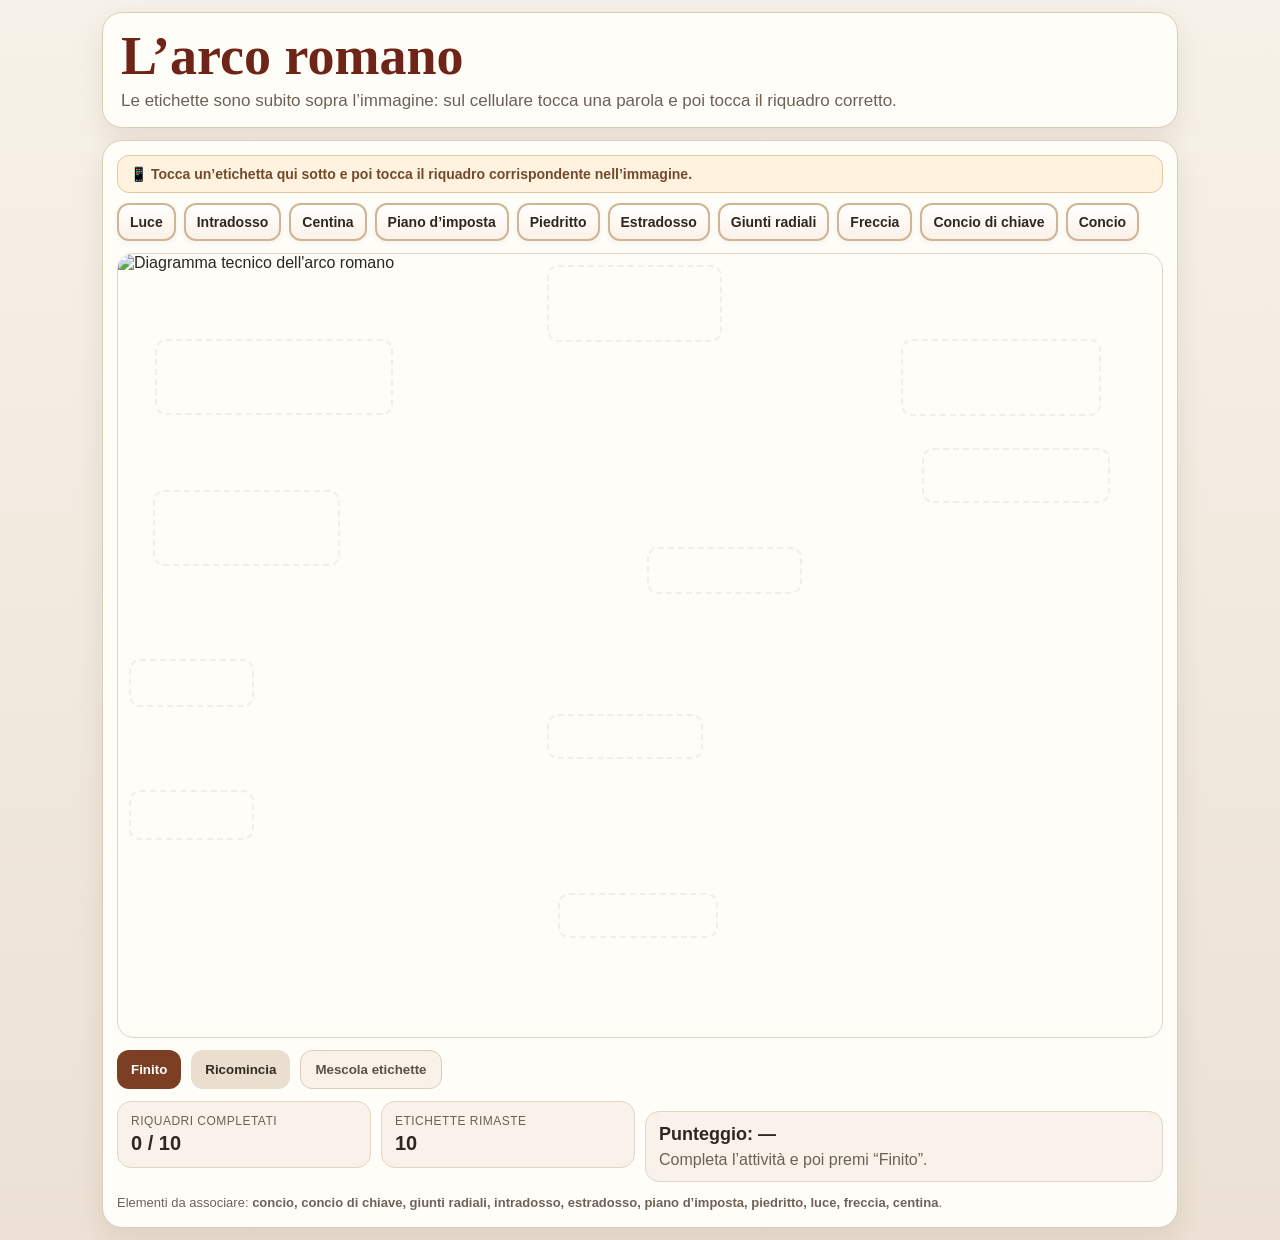
==== commit 421abbbe: "Pubblica esattamente la versione pre-QR approvata" ====
--- a/arco-romano/index.html
+++ b/arco-romano/index.html
@@ -133,26 +133,101 @@
   border:2px dashed rgba(124,63,36,.08);
   pointer-events:none;
 }
-.drop.hover { outline:3px solid rgba(184,122,73,.26); }
-.drop.filled { background:rgba(255,250,242,.95); box-shadow:0 2px 8px rgba(0,0,0,.07); }
-.drop.correct { background:rgba(228,244,229,.96); outline:3px solid rgba(47,125,50,.22); }
-.controls { display:flex; flex-wrap:wrap; gap:10px; margin:10px 0 12px; }
-button { border:0; border-radius:12px; padding:11px 14px; font-weight:700; cursor:pointer; transition:.15s ease; }
+.drop.hover {
+  outline:3px solid rgba(184,122,73,.26);
+}
+.drop.filled {
+  background:rgba(255,250,242,.95);
+  box-shadow:0 2px 8px rgba(0,0,0,.07);
+}
+.drop.correct {
+  background:rgba(228,244,229,.96);
+  outline:3px solid rgba(47,125,50,.22);
+}
+.controls {
+  display:flex;
+  flex-wrap:wrap;
+  gap:10px;
+  margin:10px 0 12px;
+}
+button {
+  border:0;
+  border-radius:12px;
+  padding:11px 14px;
+  font-weight:700;
+  cursor:pointer;
+  transition:.15s ease;
+}
 .primary { background:var(--accent); color:#fff; }
 .secondary { background:#eadfce; color:#332a23; }
 .ghost { background:#f8f2e8; color:#5d5044; border:1px solid #ddccb9; }
-.stats { display:grid; grid-template-columns:1fr 1fr; gap:10px; }
-.stat, .feedback { background:#f8f2ea; border:1px solid #e2d5c6; border-radius:14px; padding:12px 13px; }
-.stat .k { font-size:12px; text-transform:uppercase; color:var(--muted); letter-spacing:.04em; }
-.stat .v { margin-top:4px; font-size:20px; font-weight:700; }
-.feedback { margin-top:10px; }
+.stats {
+  display:grid;
+  grid-template-columns:1fr 1fr;
+  gap:10px;
+}
+.stat, .feedback {
+  background:#f8f2ea;
+  border:1px solid #e2d5c6;
+  border-radius:14px;
+  padding:12px 13px;
+}
+.stat .k {
+  font-size:12px;
+  text-transform:uppercase;
+  color:var(--muted);
+  letter-spacing:.04em;
+}
+.stat .v {
+  margin-top:4px;
+  font-size:20px;
+  font-weight:700;
+}
+.feedback {
+  margin-top:10px;
+}
 .feedback strong { font-size:18px; }
-.feedback p { margin:6px 0 0; color:var(--muted); }
-.legend { margin-top:12px; font-size:13px; color:#6f6357; line-height:1.45; }
-.toast { position:fixed; left:50%; bottom:18px; transform:translateX(-50%); background:#2e2822; color:#fff; padding:10px 14px; border-radius:999px; font-size:14px; opacity:0; pointer-events:none; transition:.2s ease; z-index:30; }
+.feedback p {
+  margin:6px 0 0;
+  color:var(--muted);
+}
+.legend {
+  margin-top:12px;
+  font-size:13px;
+  color:#6f6357;
+  line-height:1.45;
+}
+.toast {
+  position:fixed;
+  left:50%;
+  bottom:18px;
+  transform:translateX(-50%);
+  background:#2e2822;
+  color:#fff;
+  padding:10px 14px;
+  border-radius:999px;
+  font-size:14px;
+  opacity:0;
+  pointer-events:none;
+  transition:.2s ease;
+  z-index:30;
+}
 .toast.show { opacity:1; }
-@media (min-width:900px){ .bottomGrid{display:grid;grid-template-columns:1fr 1fr;gap:10px;align-items:start;} }
-@media (max-width:700px){ .app{padding:8px}.card{padding:10px}.controls button{flex:1 1 calc(50% - 10px)}.stats{grid-template-columns:1fr} }
+
+@media (min-width: 900px) {
+  .bottomGrid {
+    display:grid;
+    grid-template-columns:1fr 1fr;
+    gap:10px;
+    align-items:start;
+  }
+}
+@media (max-width: 700px) {
+  .app { padding:8px; }
+  .card { padding:10px; }
+  .controls button { flex:1 1 calc(50% - 10px); }
+  .stats { grid-template-columns:1fr; }
+}
 </style>
 </head>
 <body>
@@ -161,12 +236,16 @@
     <h1>L’arco romano</h1>
     <p>Le etichette sono subito sopra l’immagine: sul cellulare tocca una parola e poi tocca il riquadro corretto.</p>
   </header>
+
   <section class="card">
     <div class="topHint">📱 Tocca un’etichetta qui sotto e poi tocca il riquadro corrispondente nell’immagine.</div>
+
     <div id="bank" class="bank"></div>
+
     <div class="figureWrap">
       <div class="figure">
-        <img src="arco.jpg?v=102" alt="Diagramma tecnico dell'arco romano">
+        <img src="arco.jpg" alt="Diagramma tecnico dell'arco romano">
+
         <div class="drop" data-answer="Concio di chiave" style="left:41.1%;top:1.4%;width:16.8%;height:9.8%"></div>
         <div class="drop" data-answer="Concio" style="left:3.5%;top:10.8%;width:22.8%;height:9.7%"></div>
         <div class="drop" data-answer="Estradosso" style="left:75.0%;top:10.8%;width:19.2%;height:9.9%"></div>
@@ -179,44 +258,251 @@
         <div class="drop" data-answer="Centina" style="left:42.1%;top:81.6%;width:15.4%;height:5.8%"></div>
       </div>
     </div>
+
     <div class="controls">
       <button id="check" class="primary">Finito</button>
       <button id="reset" class="secondary">Ricomincia</button>
       <button id="shuffle" class="ghost">Mescola etichette</button>
     </div>
+
     <div class="bottomGrid">
       <div class="stats">
-        <div class="stat"><div class="k">Riquadri completati</div><div class="v" id="filledCount">0 / 10</div></div>
-        <div class="stat"><div class="k">Etichette rimaste</div><div class="v" id="remainingCount">10</div></div>
+        <div class="stat">
+          <div class="k">Riquadri completati</div>
+          <div class="v" id="filledCount">0 / 10</div>
+        </div>
+        <div class="stat">
+          <div class="k">Etichette rimaste</div>
+          <div class="v" id="remainingCount">10</div>
+        </div>
       </div>
-      <div class="feedback"><strong id="score">Punteggio: —</strong><p id="message">Completa l’attività e poi premi “Finito”.</p></div>
+
+      <div class="feedback">
+        <strong id="score">Punteggio: —</strong>
+        <p id="message">Completa l’attività e poi premi “Finito”.</p>
+      </div>
     </div>
-    <div class="legend">Elementi da associare: <strong>concio, concio di chiave, giunti radiali, intradosso, estradosso, piano d’imposta, piedritto, luce, freccia, centina</strong>.</div>
+
+    <div class="legend">
+      Elementi da associare: <strong>concio, concio di chiave, giunti radiali, intradosso, estradosso, piano d’imposta, piedritto, luce, freccia, centina</strong>.
+    </div>
   </section>
 </div>
+
 <div class="toast" id="toast"></div>
+
 <script>
-const labels=["Concio","Concio di chiave","Giunti radiali","Intradosso","Estradosso","Piano d’imposta","Piedritto","Luce","Freccia","Centina"];
-const bank=document.getElementById("bank");
-const drops=[...document.querySelectorAll(".drop")];
-const scoreEl=document.getElementById("score");
-const messageEl=document.getElementById("message");
-const filledCountEl=document.getElementById("filledCount");
-const remainingCountEl=document.getElementById("remainingCount");
-const toast=document.getElementById("toast");
-let selected=null;
-function showToast(text){toast.textContent=text;toast.classList.add("show");clearTimeout(showToast._t);showToast._t=setTimeout(()=>toast.classList.remove("show"),1300)}
-function shuffle(arr){return [...arr].sort(()=>Math.random()-.5)}
-function updateCounters(){const filled=drops.filter(d=>d.dataset.placed).length;const remaining=bank.querySelectorAll(".tag").length;filledCountEl.textContent=`${filled} / ${drops.length}`;remainingCountEl.textContent=`${remaining}`}
-function createTag(text){const el=document.createElement("div");el.className="tag";el.textContent=text;el.dataset.value=text;el.draggable=true;el.addEventListener("dragstart",e=>{e.dataTransfer.setData("text/plain",text);el.classList.add("dragging")});el.addEventListener("dragend",()=>el.classList.remove("dragging"));el.addEventListener("click",()=>{document.querySelectorAll(".tag").forEach(t=>t.classList.remove("selected"));if(selected===el){selected=null;return}selected=el;el.classList.add("selected");showToast("Ora tocca un riquadro")});return el}
-function fillBank(items=labels){bank.innerHTML="";shuffle(items).forEach(item=>bank.appendChild(createTag(item)));updateCounters()}
-function returnToBank(value){const already=[...bank.querySelectorAll(".tag")].some(tag=>tag.dataset.value===value);if(!already)bank.appendChild(createTag(value));updateCounters()}
-function place(drop,value){if(!value)return;drops.forEach(d=>{if(d!==drop&&d.dataset.placed===value){d.dataset.placed="";d.textContent="";d.classList.remove("filled","correct","hover")}});if(drop.dataset.placed)returnToBank(drop.dataset.placed);const candidate=[...bank.querySelectorAll(".tag")].find(tag=>tag.dataset.value===value);if(candidate)candidate.remove();drop.dataset.placed=value;drop.textContent=value;drop.classList.add("filled");drop.classList.remove("correct");if(selected){selected.classList.remove("selected");selected=null}messageEl.style.color="var(--muted)";messageEl.style.fontWeight="400";messageEl.style.fontSize="";updateCounters()}
-drops.forEach(drop=>{drop.addEventListener("dragover",e=>e.preventDefault());drop.addEventListener("dragenter",()=>drop.classList.add("hover"));drop.addEventListener("dragleave",()=>drop.classList.remove("hover"));drop.addEventListener("drop",e=>{e.preventDefault();drop.classList.remove("hover");place(drop,e.dataTransfer.getData("text/plain"))});drop.addEventListener("click",()=>{if(selected)place(drop,selected.dataset.value);else if(drop.dataset.placed){const old=drop.dataset.placed;drop.dataset.placed="";drop.textContent="";drop.classList.remove("filled","correct");returnToBank(old);updateCounters()}})});
-document.getElementById("check").addEventListener("click",()=>{let ok=0;const wrong=[];drops.forEach(drop=>{const value=drop.dataset.placed||"";if(value&&value===drop.dataset.answer){ok++;drop.classList.add("correct")}else if(value){wrong.push(value);drop.dataset.placed="";drop.textContent="";drop.classList.remove("filled","correct")}});wrong.forEach(returnToBank);scoreEl.textContent=`Punteggio: ${ok} / ${drops.length}`;if(ok===drops.length){messageEl.textContent="PERFETTO!";messageEl.style.color="var(--ok)";messageEl.style.fontWeight="900";messageEl.style.fontSize="26px"}else{messageEl.textContent=`Hai ${ok} risposte corrette. Le altre sono state tolte: riprova.`;messageEl.style.color="var(--muted)";messageEl.style.fontWeight="400";messageEl.style.fontSize=""}updateCounters()});
-document.getElementById("reset").addEventListener("click",()=>{drops.forEach(drop=>{drop.dataset.placed="";drop.textContent="";drop.classList.remove("filled","correct","hover")});selected=null;fillBank();scoreEl.textContent="Punteggio: —";messageEl.textContent="Completa l’attività e poi premi “Finito”.";messageEl.style.color="var(--muted)";messageEl.style.fontWeight="400";messageEl.style.fontSize=""});
-document.getElementById("shuffle").addEventListener("click",()=>{const remaining=[...bank.querySelectorAll(".tag")].map(x=>x.dataset.value);fillBank(remaining)});
+const labels = [
+  "Concio",
+  "Concio di chiave",
+  "Giunti radiali",
+  "Intradosso",
+  "Estradosso",
+  "Piano d’imposta",
+  "Piedritto",
+  "Luce",
+  "Freccia",
+  "Centina"
+];
+
+const bank = document.getElementById("bank");
+const drops = [...document.querySelectorAll(".drop")];
+const scoreEl = document.getElementById("score");
+const messageEl = document.getElementById("message");
+const filledCountEl = document.getElementById("filledCount");
+const remainingCountEl = document.getElementById("remainingCount");
+const toast = document.getElementById("toast");
+let selected = null;
+
+function showToast(text) {
+  toast.textContent = text;
+  toast.classList.add("show");
+  clearTimeout(showToast._t);
+  showToast._t = setTimeout(() => toast.classList.remove("show"), 1300);
+}
+
+function shuffle(arr) {
+  return [...arr].sort(() => Math.random() - 0.5);
+}
+
+function updateCounters() {
+  const filled = drops.filter(d => d.dataset.placed).length;
+  const remaining = bank.querySelectorAll(".tag").length;
+  filledCountEl.textContent = `${filled} / ${drops.length}`;
+  remainingCountEl.textContent = `${remaining}`;
+}
+
+function createTag(text) {
+  const el = document.createElement("div");
+  el.className = "tag";
+  el.textContent = text;
+  el.dataset.value = text;
+  el.draggable = true;
+
+  el.addEventListener("dragstart", e => {
+    e.dataTransfer.setData("text/plain", text);
+    el.classList.add("dragging");
+  });
+  el.addEventListener("dragend", () => el.classList.remove("dragging"));
+
+  el.addEventListener("click", () => {
+    document.querySelectorAll(".tag").forEach(t => t.classList.remove("selected"));
+    if (selected === el) {
+      selected = null;
+      return;
+    }
+    selected = el;
+    el.classList.add("selected");
+    showToast("Ora tocca un riquadro");
+  });
+
+  return el;
+}
+
+function fillBank(items = labels) {
+  bank.innerHTML = "";
+  shuffle(items).forEach(item => bank.appendChild(createTag(item)));
+  updateCounters();
+}
+
+function returnToBank(value) {
+  const alreadyInBank = [...bank.querySelectorAll(".tag")].some(tag => tag.dataset.value === value);
+  if (!alreadyInBank) {
+    bank.appendChild(createTag(value));
+  }
+  updateCounters();
+}
+
+function clearDrop(drop, restore = true) {
+  const prev = drop.dataset.placed || "";
+  if (prev && restore) returnToBank(prev);
+  drop.dataset.placed = "";
+  drop.textContent = "";
+  drop.classList.remove("filled","correct","hover");
+}
+
+function removeLabelFromOtherDrop(value, exceptDrop=null) {
+  drops.forEach(d => {
+    if (d !== exceptDrop && d.dataset.placed === value) {
+      d.dataset.placed = "";
+      d.textContent = "";
+      d.classList.remove("filled","correct","hover");
+    }
+  });
+}
+
+function place(drop, value) {
+  if (!value) return;
+
+  removeLabelFromOtherDrop(value, drop);
+
+  if (drop.dataset.placed) {
+    returnToBank(drop.dataset.placed);
+  }
+
+  const candidate = [...bank.querySelectorAll(".tag")].find(tag => tag.dataset.value === value);
+  if (candidate) candidate.remove();
+
+  drop.dataset.placed = value;
+  drop.textContent = value;
+  drop.classList.add("filled");
+  drop.classList.remove("correct");
+
+  if (selected) {
+    selected.classList.remove("selected");
+    selected = null;
+  }
+
+  messageEl.style.color = "var(--muted)";
+  messageEl.style.fontWeight = "400";
+  messageEl.style.fontSize = "";
+  updateCounters();
+}
+
+drops.forEach(drop => {
+  drop.addEventListener("dragover", e => e.preventDefault());
+  drop.addEventListener("dragenter", () => drop.classList.add("hover"));
+  drop.addEventListener("dragleave", () => drop.classList.remove("hover"));
+  drop.addEventListener("drop", e => {
+    e.preventDefault();
+    drop.classList.remove("hover");
+    place(drop, e.dataTransfer.getData("text/plain"));
+  });
+
+  drop.addEventListener("click", () => {
+    if (selected) {
+      place(drop, selected.dataset.value);
+    } else if (drop.dataset.placed) {
+      clearDrop(drop, true);
+      updateCounters();
+    }
+  });
+});
+
+document.getElementById("check").addEventListener("click", () => {
+  let correct = 0;
+  const wrongValues = [];
+
+  drops.forEach(drop => {
+    drop.classList.remove("correct");
+    const placed = drop.dataset.placed || "";
+
+    if (placed && placed === drop.dataset.answer) {
+      correct++;
+      drop.classList.add("correct");
+    } else if (placed) {
+      wrongValues.push(placed);
+      drop.dataset.placed = "";
+      drop.textContent = "";
+      drop.classList.remove("filled","hover");
+    }
+  });
+
+  wrongValues.forEach(value => {
+    const alreadyInBank = [...bank.querySelectorAll(".tag")].some(tag => tag.dataset.value === value);
+    const alreadyPlaced = drops.some(drop => drop.dataset.placed === value);
+    if (!alreadyInBank && !alreadyPlaced) {
+      bank.appendChild(createTag(value));
+    }
+  });
+
+  updateCounters();
+  scoreEl.textContent = `Punteggio: ${correct} / ${drops.length}`;
+
+  if (correct === drops.length) {
+    messageEl.textContent = "PERFETTO!";
+    messageEl.style.color = "var(--ok)";
+    messageEl.style.fontWeight = "800";
+    messageEl.style.fontSize = "26px";
+  } else {
+    messageEl.textContent = `Corrette: ${correct}. Le risposte sbagliate sono state tolte: riprova.`;
+    messageEl.style.color = "var(--muted)";
+    messageEl.style.fontWeight = "400";
+    messageEl.style.fontSize = "";
+  }
+});
+
+document.getElementById("reset").addEventListener("click", () => {
+  drops.forEach(drop => {
+    drop.dataset.placed = "";
+    drop.textContent = "";
+    drop.classList.remove("filled","correct","hover");
+  });
+  selected = null;
+  fillBank();
+  scoreEl.textContent = "Punteggio: —";
+  messageEl.textContent = "Completa l’attività e poi premi “Finito”.";
+  messageEl.style.color = "var(--muted)";
+  messageEl.style.fontWeight = "400";
+  messageEl.style.fontSize = "";
+});
+
+document.getElementById("shuffle").addEventListener("click", () => {
+  const current = [...bank.querySelectorAll(".tag")].map(t => t.dataset.value);
+  fillBank(current);
+});
+
 fillBank();
 </script>
 </body>
-</html>+</html>
